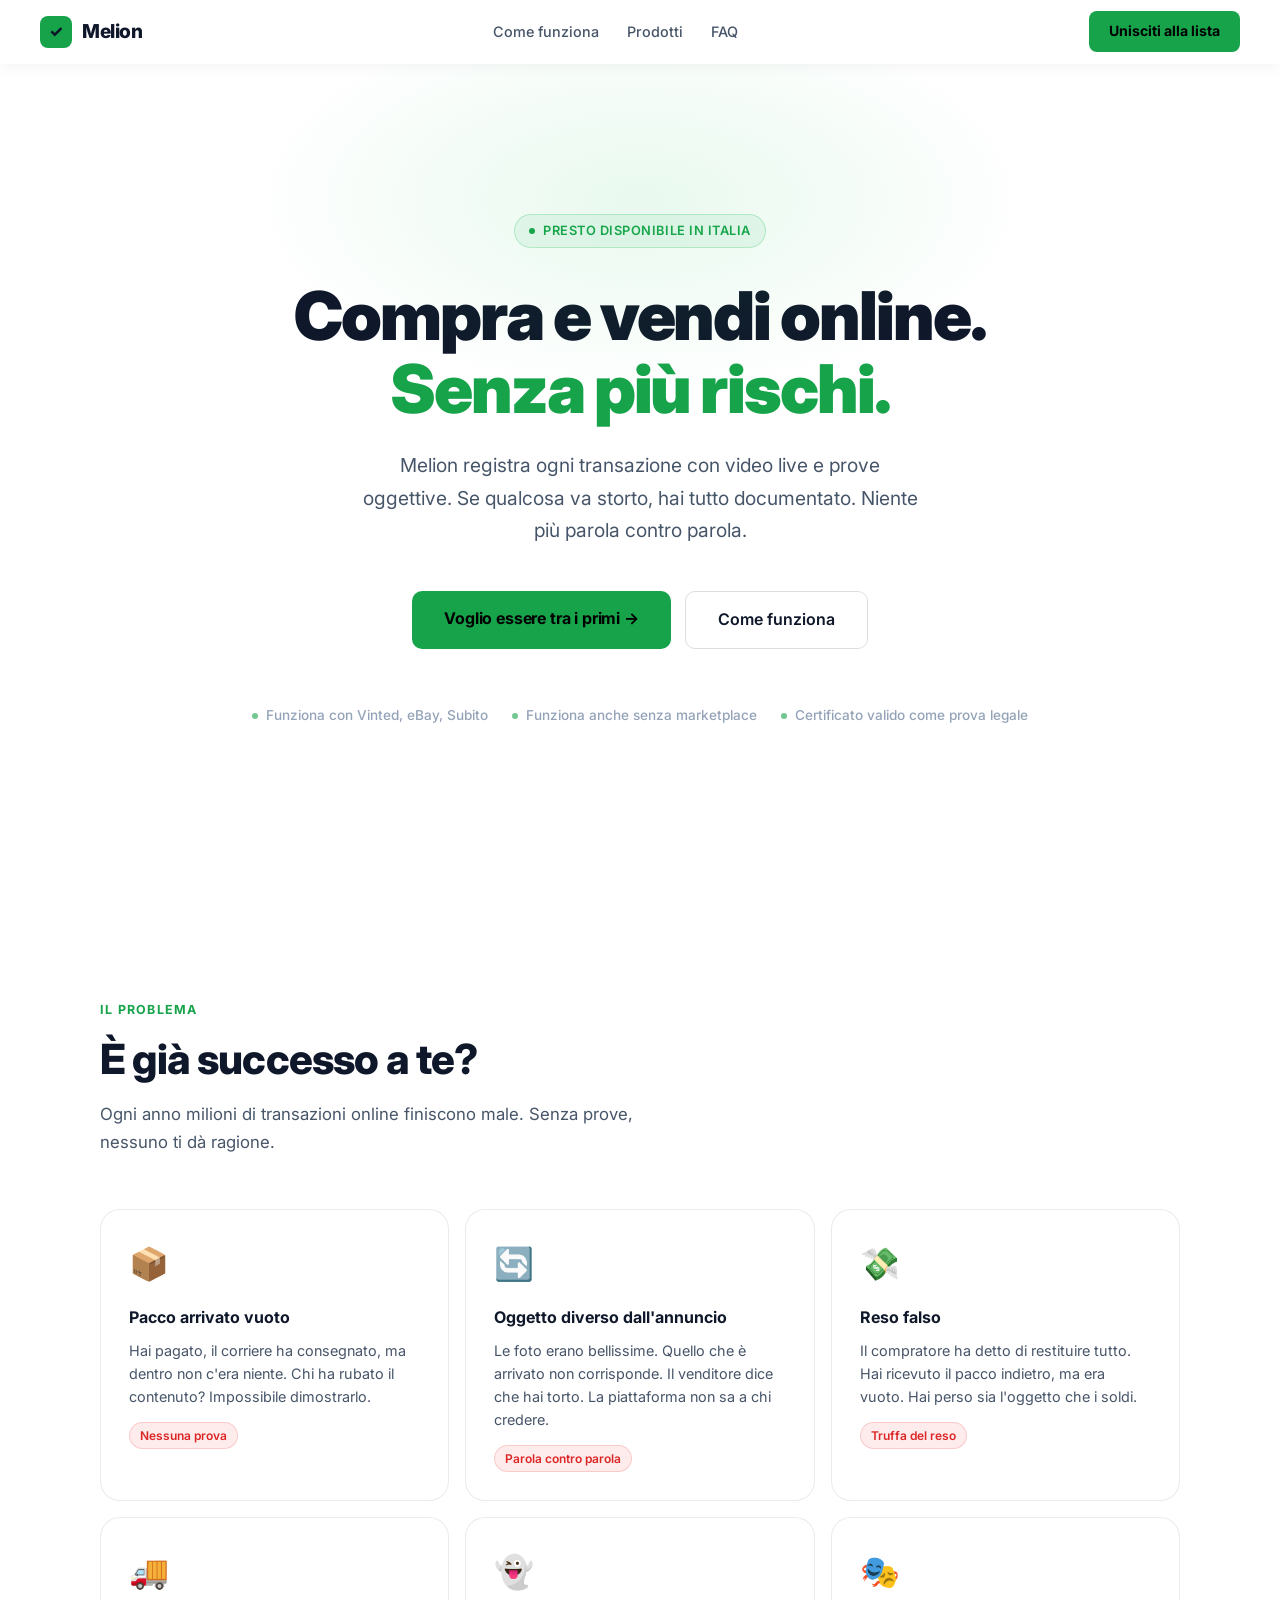
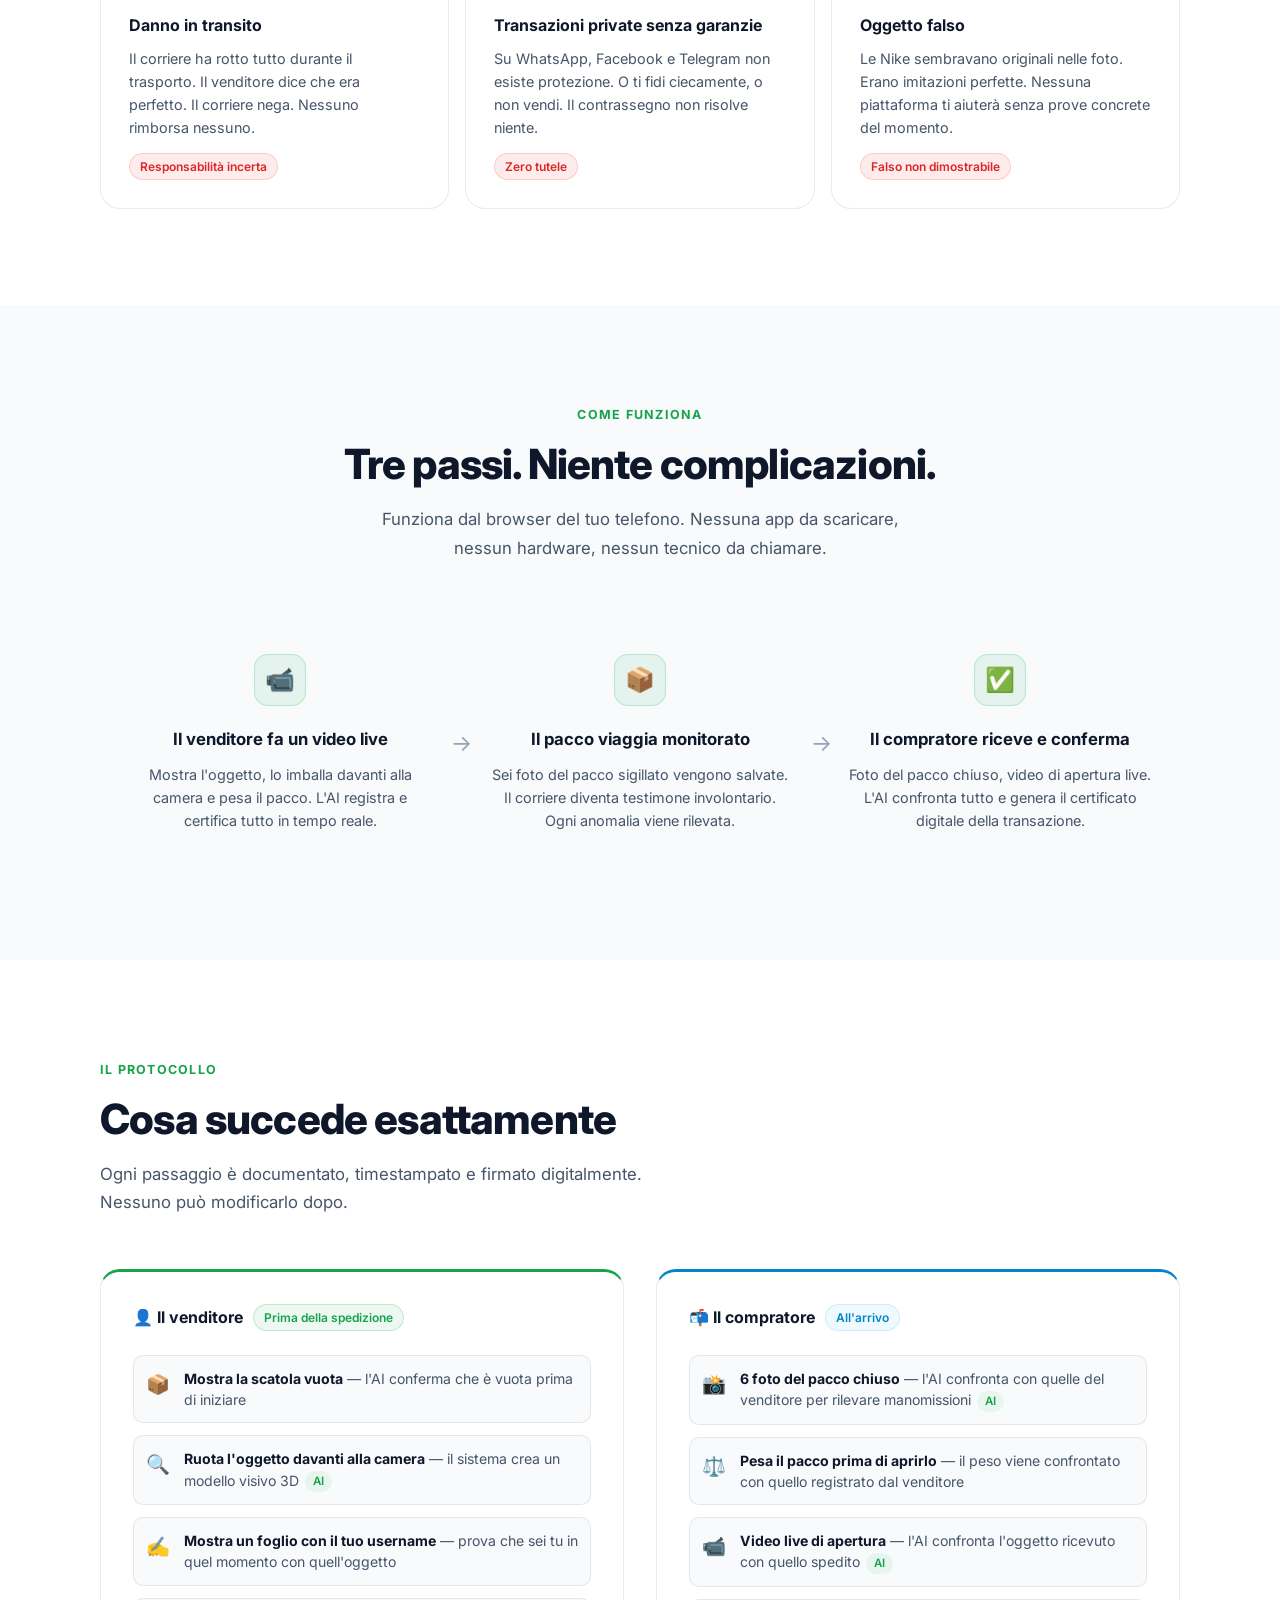
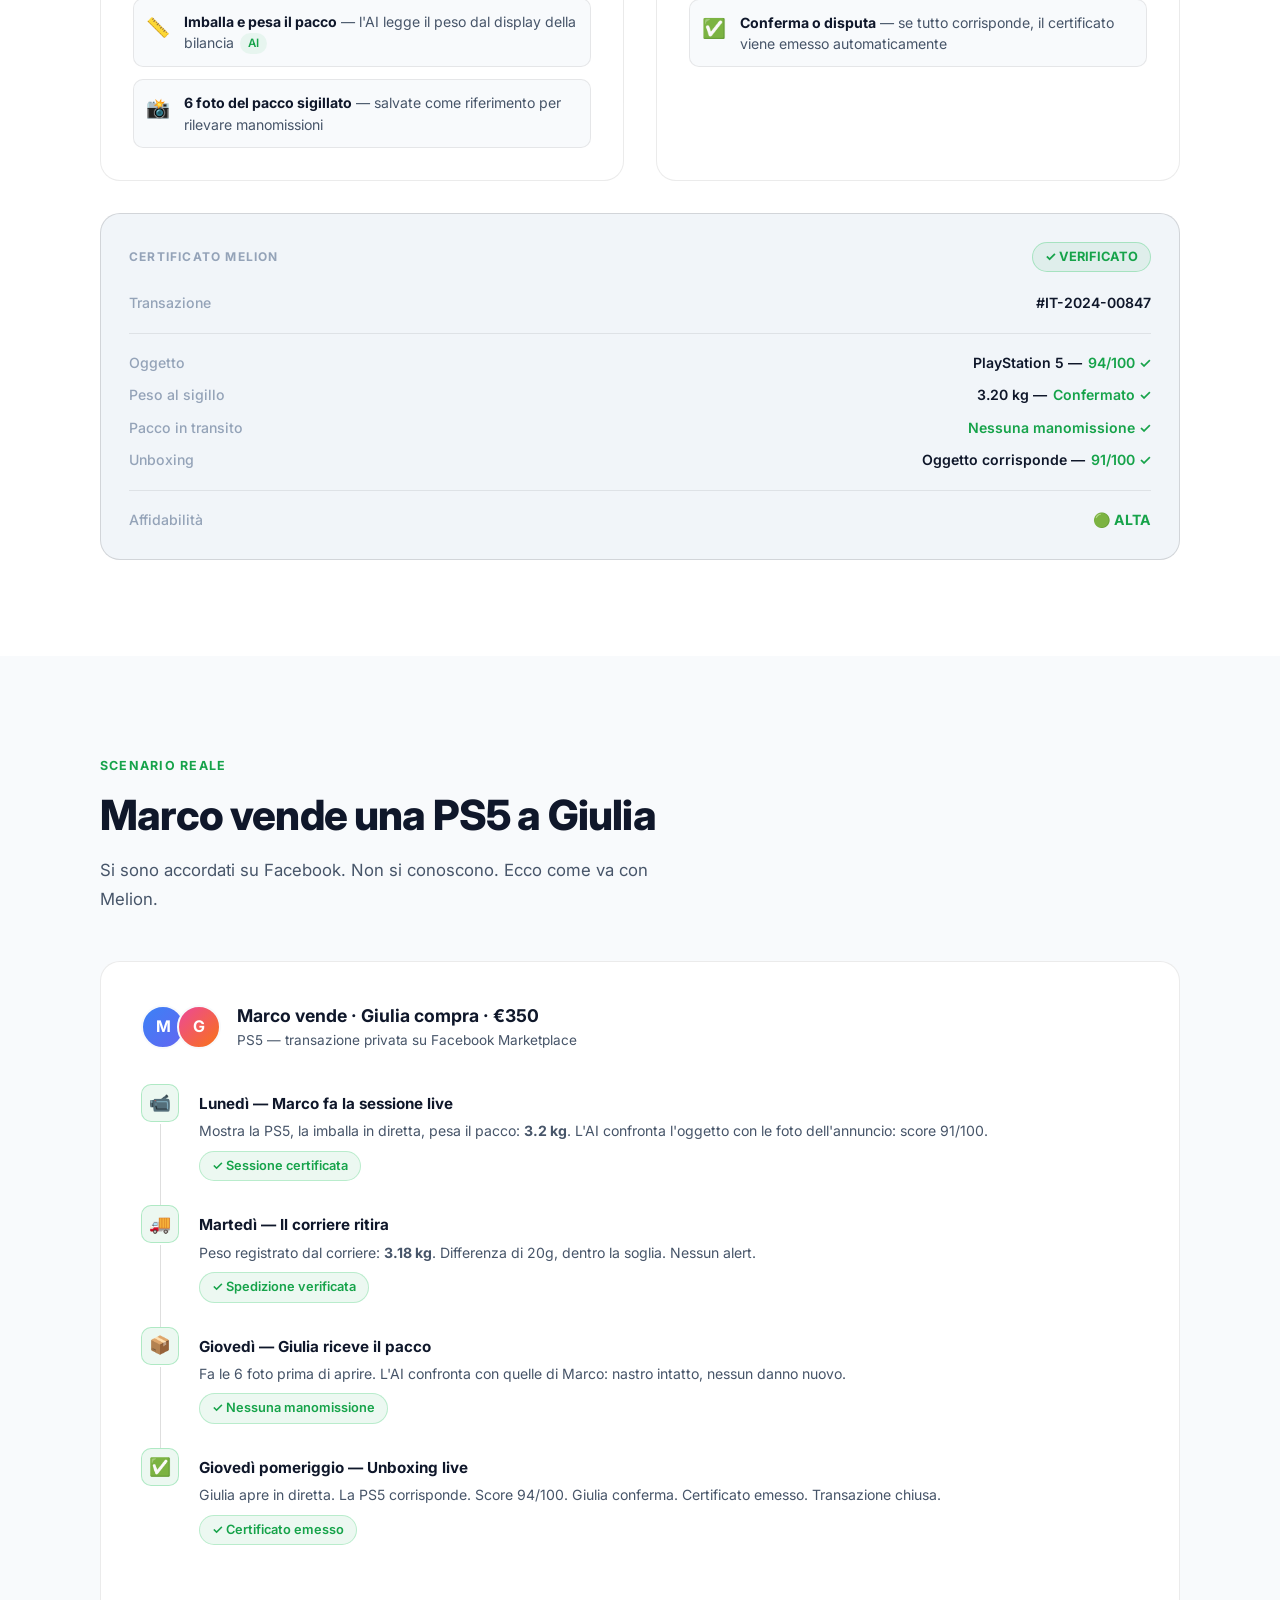
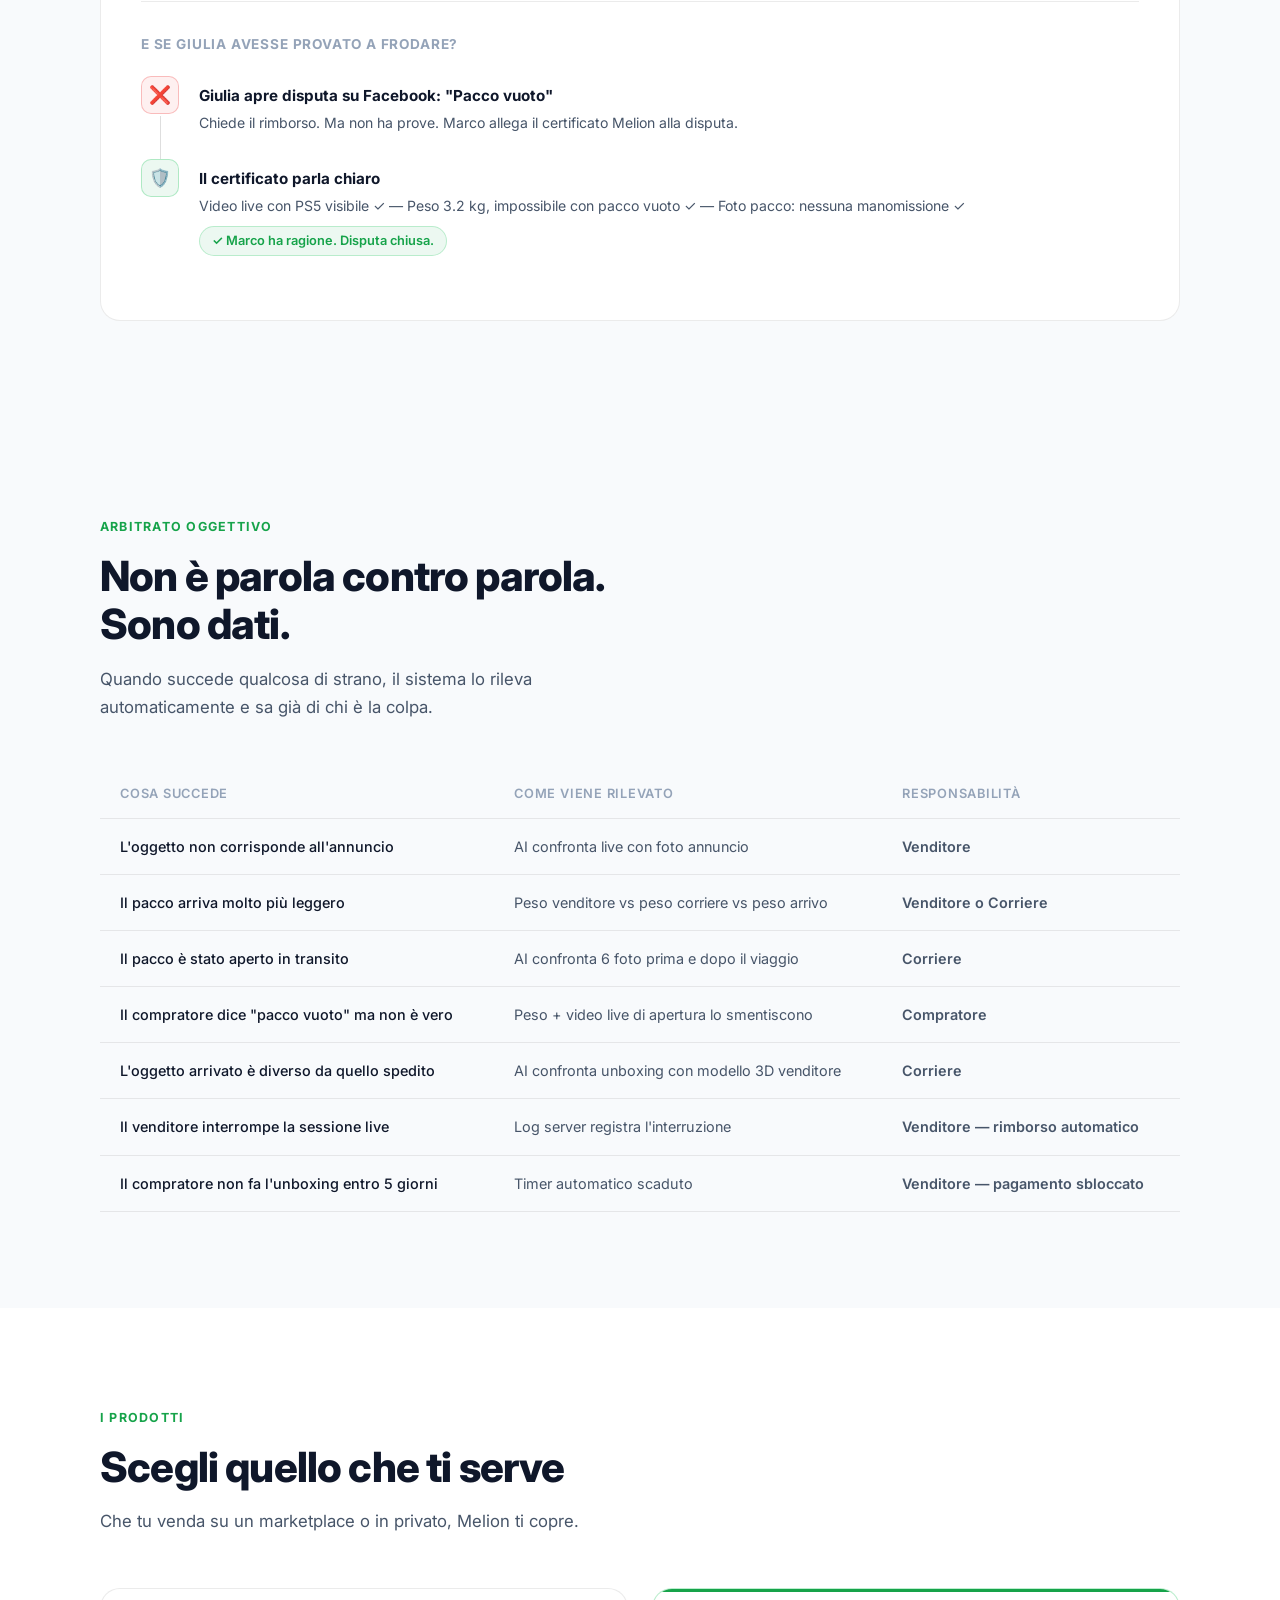
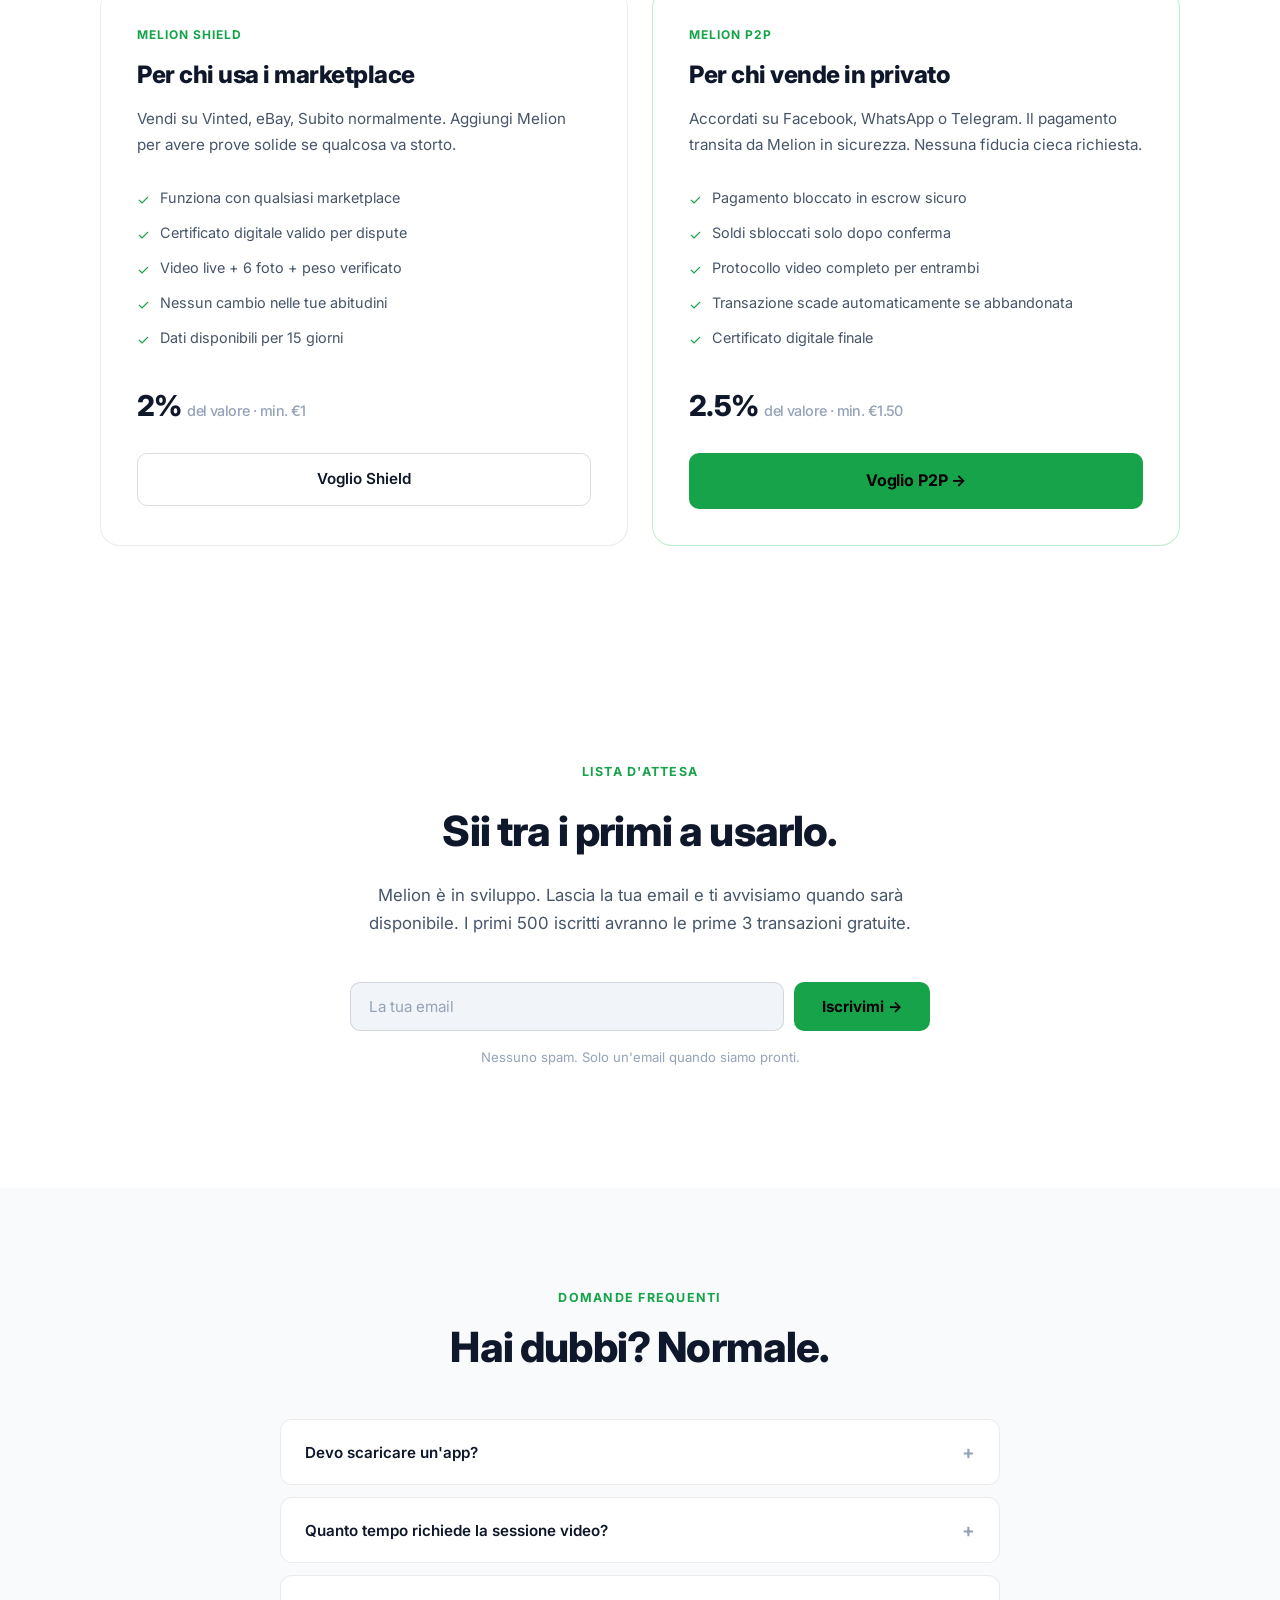
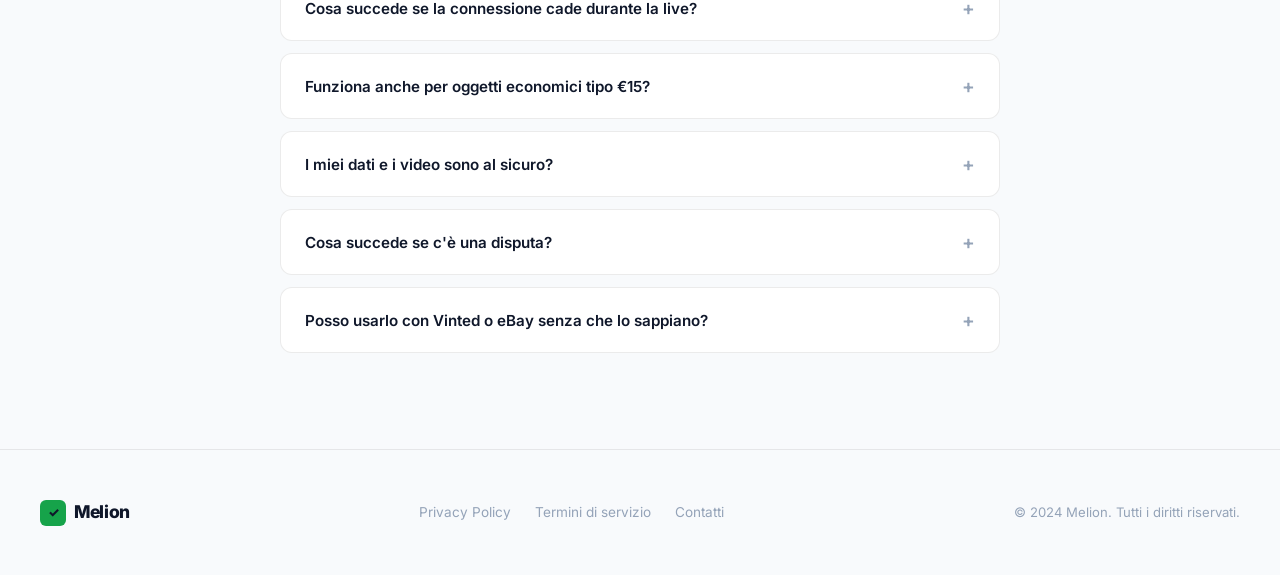
==== index.html @ d8567db4 "Add Melion dashboard, data and update landing page - Rename Verypack → Melion throughout - Add dashb" ====
<!DOCTYPE html>
<html lang="it">
<head>
<meta charset="UTF-8"/>
<meta name="viewport" content="width=device-width,initial-scale=1.0"/>
<title>Melion — Compra e vendi online senza rischi</title>
<meta name="description" content="Melion certifica ogni transazione con video live, prove oggettive e certificato digitale. Niente più truffe, niente più parola contro parola."/>
<link rel="preconnect" href="https://fonts.googleapis.com"/>
<link href="https://fonts.googleapis.com/css2?family=Inter:wght@300;400;500;600;700;800;900&display=swap" rel="stylesheet"/>
<style>
*,*::before,*::after{box-sizing:border-box;margin:0;padding:0}

:root{
  --bg:#ffffff;
  --bg2:#f8fafc;
  --surface:#f1f5f9;
  --card:#ffffff;
  --border:rgba(0,0,0,0.08);
  --border2:rgba(0,0,0,0.13);
  --green:#16a34a;
  --green-dim:#15803d;
  --green-glow:rgba(22,163,74,0.15);
  --green-soft:rgba(22,163,74,0.08);
  --yellow:#d97706;
  --yellow-glow:rgba(217,119,6,0.15);
  --red:#dc2626;
  --red-glow:rgba(220,38,38,0.10);
  --blue:#0284c7;
  --blue-glow:rgba(2,132,199,0.12);
  --text:#0f172a;
  --text2:#475569;
  --text3:#94a3b8;
  --radius:12px;
  --radius-lg:20px;
}

html{scroll-behavior:smooth;scroll-padding-top:68px}
body{font-family:'Inter',sans-serif;background:var(--bg);color:var(--text);overflow-x:hidden;line-height:1.6}
::selection{background:rgba(34,197,94,0.3)}
::-webkit-scrollbar{width:4px}
::-webkit-scrollbar-track{background:var(--bg)}
::-webkit-scrollbar-thumb{background:rgba(0,0,0,0.15);border-radius:4px}

/* ── NAV ── */
nav{
  position:fixed;top:0;left:0;right:0;z-index:200;
  height:64px;display:flex;align-items:center;justify-content:space-between;
  padding:0 40px;
  background:rgba(255,255,255,0.92);
  backdrop-filter:blur(16px);
  border-bottom:1px solid var(--border);
  box-shadow:0 1px 16px rgba(0,0,0,0.06);
}
.nav-logo{display:flex;align-items:center;gap:10px;font-weight:800;font-size:1.2rem;letter-spacing:-0.02em;color:var(--text);text-decoration:none}
.nav-logo-icon{width:32px;height:32px;background:var(--green);border-radius:8px;display:flex;align-items:center;justify-content:center;font-size:16px}
.nav-links{display:flex;align-items:center;gap:28px}
.nav-links a{color:var(--text2);text-decoration:none;font-size:.9rem;font-weight:500;transition:color .2s}
.nav-links a:hover{color:var(--text)}
.nav-cta{background:var(--green);color:#000;font-weight:700;font-size:.88rem;padding:9px 20px;border-radius:8px;text-decoration:none;transition:all .2s}
.nav-cta:hover{background:#16a34a;transform:translateY(-1px)}
@media(max-width:680px){.nav-links{display:none}.nav{padding:0 20px}}

/* ── HERO ── */
.hero{
  min-height:100vh;display:flex;flex-direction:column;align-items:center;justify-content:center;
  padding:120px 24px 80px;text-align:center;position:relative;overflow:hidden;
}
.hero::before{
  content:'';position:absolute;top:0;left:50%;transform:translateX(-50%);
  width:800px;height:400px;
  background:radial-gradient(ellipse at center,rgba(34,197,94,0.10) 0%,transparent 70%);
  pointer-events:none;
}
.hero-badge{
  display:inline-flex;align-items:center;gap:8px;
  background:var(--green-soft);border:1px solid rgba(34,197,94,0.25);
  color:var(--green);font-size:.8rem;font-weight:600;
  padding:6px 14px;border-radius:999px;margin-bottom:32px;letter-spacing:.04em;text-transform:uppercase;
}
.hero-badge span{width:6px;height:6px;background:var(--green);border-radius:50%;animation:pulse 2s infinite}
@keyframes pulse{0%,100%{opacity:1;transform:scale(1)}50%{opacity:.5;transform:scale(.8)}}
.hero h1{
  font-size:clamp(2.4rem,6vw,4.2rem);font-weight:900;line-height:1.08;
  letter-spacing:-0.03em;color:var(--text);max-width:800px;margin-bottom:24px;
}
.hero h1 .green{color:var(--green)}
.hero p{font-size:clamp(1rem,2vw,1.2rem);color:var(--text2);max-width:560px;margin-bottom:44px;line-height:1.7}
.hero-cta{display:flex;gap:14px;flex-wrap:wrap;justify-content:center}
.btn-primary{
  background:var(--green);color:#000;font-weight:700;font-size:1rem;
  padding:15px 32px;border-radius:10px;text-decoration:none;border:none;cursor:pointer;
  transition:all .2s;letter-spacing:-.01em;
}
.btn-primary:hover{background:#16a34a;transform:translateY(-2px);box-shadow:0 8px 30px rgba(34,197,94,0.3)}
.btn-secondary{
  background:transparent;color:var(--text);font-weight:600;font-size:1rem;
  padding:15px 32px;border-radius:10px;text-decoration:none;border:1px solid var(--border2);cursor:pointer;
  transition:all .2s;
}
.btn-secondary:hover{background:var(--surface);transform:translateY(-2px)}
.hero-proof{margin-top:56px;display:flex;align-items:center;gap:24px;flex-wrap:wrap;justify-content:center}
.hero-proof-item{display:flex;align-items:center;gap:8px;color:var(--text3);font-size:.85rem;font-weight:500}
.hero-proof-item .dot{width:6px;height:6px;background:var(--green);border-radius:50%;opacity:.6}

/* ── SECTION BASE ── */
section{padding:96px 24px}
.container{max-width:1080px;margin:0 auto}
.section-label{
  display:inline-block;color:var(--green);font-size:.78rem;font-weight:700;
  letter-spacing:.1em;text-transform:uppercase;margin-bottom:16px;
}
.section-title{font-size:clamp(1.8rem,4vw,2.6rem);font-weight:800;color:var(--text);line-height:1.15;letter-spacing:-.02em;margin-bottom:16px}
.section-sub{color:var(--text2);font-size:1.05rem;max-width:560px;line-height:1.7}

/* ── PROBLEMA ── */
.problema{background:var(--bg)}
.problema-grid{display:grid;grid-template-columns:repeat(auto-fit,minmax(260px,1fr));gap:16px;margin-top:52px}
.problema-card{
  background:var(--card);border:1px solid var(--border);border-radius:var(--radius-lg);
  padding:28px;transition:border-color .2s,transform .2s;
}
.problema-card:hover{border-color:rgba(239,68,68,0.3);transform:translateY(-2px)}
.problema-icon{font-size:2rem;margin-bottom:16px}
.problema-card h3{font-size:1rem;font-weight:700;color:var(--text);margin-bottom:8px}
.problema-card p{font-size:.9rem;color:var(--text2);line-height:1.6}
.problema-card .tag{
  display:inline-block;margin-top:14px;
  background:rgba(239,68,68,0.1);border:1px solid rgba(239,68,68,0.2);
  color:var(--red);font-size:.75rem;font-weight:600;padding:3px 10px;border-radius:999px;
}

/* ── COME FUNZIONA ── */
.come-funziona{background:var(--bg2)}
.steps{display:grid;grid-template-columns:repeat(auto-fit,minmax(220px,1fr));gap:0;margin-top:60px;position:relative}
.step{padding:32px 28px;position:relative;text-align:center}
.step:not(:last-child)::after{
  content:'→';position:absolute;right:-12px;top:50%;transform:translateY(-50%);
  font-size:1.4rem;color:var(--text3);
}
@media(max-width:700px){.step:not(:last-child)::after{content:'↓';right:50%;top:auto;bottom:-16px;transform:translateX(50%)}}
.step-num{
  width:52px;height:52px;border-radius:14px;
  background:var(--green-soft);border:1px solid rgba(34,197,94,0.25);
  display:flex;align-items:center;justify-content:center;
  font-size:1.5rem;margin:0 auto 20px;
}
.step h3{font-size:1.05rem;font-weight:700;color:var(--text);margin-bottom:10px}
.step p{font-size:.9rem;color:var(--text2);line-height:1.6}

/* ── IL PROTOCOLLO ── */
.protocollo{background:var(--bg)}
.proto-grid{display:grid;grid-template-columns:1fr 1fr;gap:32px;margin-top:52px}
@media(max-width:768px){.proto-grid{grid-template-columns:1fr}}
.proto-side{background:var(--card);border:1px solid var(--border);border-radius:var(--radius-lg);padding:32px;overflow:hidden;position:relative}
.proto-side.seller{border-top:3px solid var(--green)}
.proto-side.buyer{border-top:3px solid var(--blue)}
.proto-title{font-size:1rem;font-weight:700;color:var(--text);margin-bottom:24px;display:flex;align-items:center;gap:10px}
.proto-title .badge{
  font-size:.75rem;font-weight:600;padding:3px 10px;border-radius:999px;
}
.badge-green{background:var(--green-soft);color:var(--green);border:1px solid rgba(34,197,94,0.25)}
.badge-blue{background:rgba(56,189,248,0.08);color:var(--blue);border:1px solid rgba(56,189,248,0.2)}
.proto-steps{display:flex;flex-direction:column;gap:12px}
.proto-step{display:flex;align-items:flex-start;gap:14px;padding:12px;border-radius:10px;background:var(--bg2);border:1px solid var(--border)}
.proto-step-icon{font-size:1.2rem;flex-shrink:0;margin-top:1px}
.proto-step-text{font-size:.88rem;color:var(--text2);line-height:1.5}
.proto-step-text strong{color:var(--text);font-weight:700}
.proto-step .ai-badge{
  display:inline-flex;align-items:center;gap:4px;
  background:rgba(34,197,94,0.08);color:var(--green);
  font-size:.72rem;font-weight:600;padding:2px 8px;border-radius:999px;
  margin-left:6px;vertical-align:middle;
}

/* ── SCENARIO ── */
.scenario{background:var(--bg2)}
.scenario-box{
  background:var(--card);border:1px solid var(--border);border-radius:var(--radius-lg);
  padding:40px;margin-top:48px;
}
.scenario-header{display:flex;align-items:center;gap:16px;margin-bottom:32px;flex-wrap:wrap}
.scenario-avatars{display:flex;gap:-8px}
.avatar{
  width:44px;height:44px;border-radius:50%;
  display:flex;align-items:center;justify-content:center;
  font-weight:700;font-size:1rem;border:2px solid var(--bg2);
}
.avatar-m{background:linear-gradient(135deg,#3b82f6,#6366f1);color:#fff}
.avatar-g{background:linear-gradient(135deg,#ec4899,#f97316);color:#fff;margin-left:-8px}
.scenario-title{font-size:1.1rem;font-weight:700;color:var(--text)}
.scenario-sub{font-size:.85rem;color:var(--text2)}
.timeline{display:flex;flex-direction:column;gap:0}
.tl-item{display:flex;gap:20px;padding-bottom:24px;position:relative}
.tl-item:not(:last-child) .tl-line{position:absolute;left:19px;top:40px;bottom:0;width:1px;background:var(--border2)}
.tl-dot{
  width:38px;height:38px;border-radius:10px;flex-shrink:0;
  display:flex;align-items:center;justify-content:center;font-size:1.1rem;
  border:1px solid var(--border2);background:var(--surface);
  position:relative;z-index:1;
}
.tl-dot.ok{background:var(--green-soft);border-color:rgba(34,197,94,0.3)}
.tl-dot.warn{background:rgba(245,158,11,0.08);border-color:rgba(245,158,11,0.3)}
.tl-dot.bad{background:rgba(239,68,68,0.08);border-color:rgba(239,68,68,0.3)}
.tl-content{padding-top:8px}
.tl-content h4{font-size:.95rem;font-weight:700;color:var(--text);margin-bottom:4px}
.tl-content p{font-size:.88rem;color:var(--text2);line-height:1.6}
.tl-content .result{
  display:inline-flex;align-items:center;gap:6px;margin-top:8px;
  font-size:.8rem;font-weight:600;padding:4px 12px;border-radius:999px;
}
.result-ok{background:var(--green-soft);color:var(--green);border:1px solid rgba(34,197,94,0.25)}
.result-bad{background:rgba(239,68,68,0.08);color:var(--red);border:1px solid rgba(239,68,68,0.2)}

/* ── CERTIFICATO ── */
.certificato-preview{
  background:var(--surface);border:1px solid var(--border2);border-radius:var(--radius-lg);
  padding:28px;margin-top:28px;font-family:'Inter',monospace;
}
.cert-header{display:flex;align-items:center;justify-content:space-between;margin-bottom:20px;flex-wrap:gap}
.cert-title{font-size:.75rem;font-weight:700;letter-spacing:.1em;text-transform:uppercase;color:var(--text3)}
.cert-badge-ok{
  background:var(--green-soft);color:var(--green);border:1px solid rgba(34,197,94,0.3);
  font-size:.8rem;font-weight:700;padding:4px 12px;border-radius:999px;
}
.cert-rows{display:flex;flex-direction:column;gap:10px}
.cert-row{display:flex;align-items:center;justify-content:space-between;font-size:.88rem;flex-wrap:wrap;gap:4px}
.cert-row-label{color:var(--text3);font-weight:500}
.cert-row-val{color:var(--text);font-weight:600;display:flex;align-items:center;gap:6px}
.cert-row-val .ok{color:var(--green)}
.cert-divider{height:1px;background:var(--border);margin:8px 0}

/* ── DUE PRODOTTI ── */
.prodotti{background:var(--bg)}
.prodotti-grid{display:grid;grid-template-columns:1fr 1fr;gap:24px;margin-top:52px}
@media(max-width:720px){.prodotti-grid{grid-template-columns:1fr}}
.prodotto-card{
  background:var(--card);border:1px solid var(--border);border-radius:var(--radius-lg);
  padding:36px;transition:border-color .2s,transform .2s;position:relative;overflow:hidden;
}
.prodotto-card.featured{border-color:rgba(34,197,94,0.3)}
.prodotto-card.featured::before{
  content:'';position:absolute;top:0;left:0;right:0;height:3px;background:var(--green);
}
.prodotto-label{
  font-size:.75rem;font-weight:700;letter-spacing:.08em;text-transform:uppercase;
  color:var(--green);margin-bottom:12px;
}
.prodotto-name{font-size:1.5rem;font-weight:800;color:var(--text);margin-bottom:12px;letter-spacing:-.02em}
.prodotto-desc{font-size:.95rem;color:var(--text2);line-height:1.7;margin-bottom:28px}
.prodotto-features{display:flex;flex-direction:column;gap:10px;margin-bottom:32px}
.feature-item{display:flex;align-items:flex-start;gap:10px;font-size:.9rem;color:var(--text2)}
.feature-item .check{color:var(--green);font-size:.9rem;flex-shrink:0;margin-top:2px}
.prodotto-price{
  font-size:1.8rem;font-weight:800;color:var(--text);letter-spacing:-.02em;margin-bottom:4px;
}
.prodotto-price span{font-size:.9rem;font-weight:500;color:var(--text3)}
.prodotto-card .btn-primary{display:block;text-align:center;margin-top:24px}
.prodotto-card .btn-outline{
  display:block;text-align:center;margin-top:24px;
  background:transparent;color:var(--text);font-weight:600;font-size:.95rem;
  padding:13px 24px;border-radius:10px;text-decoration:none;border:1px solid var(--border2);
  transition:all .2s;
}
.prodotto-card .btn-outline:hover{background:var(--surface)}

/* ── ARBITRATO ── */
.arbitrato{background:var(--bg2)}
.arb-table{width:100%;border-collapse:collapse;margin-top:48px;font-size:.9rem}
.arb-table th{
  text-align:left;padding:14px 20px;color:var(--text3);font-weight:600;font-size:.8rem;
  letter-spacing:.06em;text-transform:uppercase;border-bottom:1px solid var(--border);
}
.arb-table td{padding:16px 20px;border-bottom:1px solid var(--border);color:var(--text2);vertical-align:top}
.arb-table tr:hover td{background:rgba(0,0,0,0.02)}
.arb-table td:first-child{color:var(--text);font-weight:500}
.arb-table td:last-child{font-weight:600}
.col-green{color:var(--green)}
.col-red{color:var(--red)}
.col-yellow{color:var(--yellow)}
.col-blue{color:var(--blue)}
@media(max-width:640px){
  .arb-table th:nth-child(2),.arb-table td:nth-child(2){display:none}
}

/* ── WAITLIST ── */
.waitlist{background:var(--bg);padding:120px 24px}
.waitlist-box{
  max-width:580px;margin:0 auto;text-align:center;
}
.waitlist-box h2{font-size:clamp(1.8rem,4vw,2.6rem);font-weight:800;color:var(--text);letter-spacing:-.02em;margin-bottom:16px}
.waitlist-box p{color:var(--text2);font-size:1.05rem;margin-bottom:44px;line-height:1.7}
.form-row{display:flex;gap:10px;flex-wrap:wrap;justify-content:center}
.form-input{
  flex:1;min-width:220px;background:var(--surface);border:1px solid var(--border2);
  color:var(--text);font-size:.95rem;padding:14px 18px;border-radius:10px;
  outline:none;transition:border-color .2s;font-family:'Inter',sans-serif;
}
.form-input::placeholder{color:var(--text3)}
.form-input:focus{border-color:rgba(34,197,94,0.5)}
.form-btn{
  background:var(--green);color:#000;font-weight:700;font-size:.95rem;
  padding:14px 28px;border-radius:10px;border:none;cursor:pointer;
  transition:all .2s;font-family:'Inter',sans-serif;white-space:nowrap;
}
.form-btn:hover{background:#16a34a;transform:translateY(-1px)}
.form-note{margin-top:16px;font-size:.82rem;color:var(--text3)}
.success-msg{
  display:none;background:var(--green-soft);border:1px solid rgba(34,197,94,0.3);
  color:var(--green);padding:16px 24px;border-radius:10px;font-weight:600;margin-top:20px;
}

/* ── FAQ ── */
.faq{background:var(--bg2)}
.faq-list{max-width:720px;margin:48px auto 0;display:flex;flex-direction:column;gap:12px}
.faq-item{background:var(--card);border:1px solid var(--border);border-radius:var(--radius);overflow:hidden}
.faq-q{
  width:100%;text-align:left;background:none;border:none;color:var(--text);
  font-size:.95rem;font-weight:600;padding:20px 24px;cursor:pointer;
  display:flex;align-items:center;justify-content:space-between;gap:16px;
  font-family:'Inter',sans-serif;transition:background .2s;
}
.faq-q:hover{background:rgba(0,0,0,0.02)}
.faq-icon{font-size:1.2rem;color:var(--text3);flex-shrink:0;transition:transform .25s}
.faq-item.open .faq-icon{transform:rotate(45deg)}
.faq-a{
  max-height:0;overflow:hidden;transition:max-height .3s ease,padding .3s;
  font-size:.9rem;color:var(--text2);line-height:1.7;padding:0 24px;
}
.faq-item.open .faq-a{max-height:300px;padding:0 24px 20px}

/* ── FOOTER ── */
footer{
  background:var(--bg2);border-top:1px solid var(--border);
  padding:48px 40px;display:flex;align-items:center;justify-content:space-between;
  flex-wrap:wrap;gap:20px;
}
.footer-logo{font-weight:800;font-size:1.1rem;color:var(--text);letter-spacing:-.02em;display:flex;align-items:center;gap:8px}
.footer-logo-icon{width:26px;height:26px;background:var(--green);border-radius:6px;display:flex;align-items:center;justify-content:center;font-size:13px}
.footer-links{display:flex;gap:24px;flex-wrap:wrap}
.footer-links a{color:var(--text3);font-size:.85rem;text-decoration:none;transition:color .2s}
.footer-links a:hover{color:var(--text2)}
.footer-copy{color:var(--text3);font-size:.82rem}

/* ── ANIMATIONS ── */
.fade-up{opacity:0;transform:translateY(24px);transition:opacity .6s ease,transform .6s ease}
.fade-up.visible{opacity:1;transform:translateY(0)}
</style>
</head>
<body>

<!-- NAV -->
<nav>
  <a href="#" class="nav-logo">
    <div class="nav-logo-icon">✓</div>
    Melion
  </a>
  <div class="nav-links">
    <a href="#come-funziona">Come funziona</a>
    <a href="#prodotti">Prodotti</a>
    <a href="#faq">FAQ</a>
  </div>
  <a href="#waitlist" class="nav-cta">Unisciti alla lista</a>
</nav>

<!-- HERO -->
<section class="hero">
  <div class="hero-badge"><span></span> Presto disponibile in Italia</div>
  <h1>Compra e vendi online.<br><span class="green">Senza più rischi.</span></h1>
  <p>Melion registra ogni transazione con video live e prove oggettive. Se qualcosa va storto, hai tutto documentato. Niente più parola contro parola.</p>
  <div class="hero-cta">
    <a href="#waitlist" class="btn-primary">Voglio essere tra i primi →</a>
    <a href="#come-funziona" class="btn-secondary">Come funziona</a>
  </div>
  <div class="hero-proof">
    <div class="hero-proof-item"><span class="dot"></span>Funziona con Vinted, eBay, Subito</div>
    <div class="hero-proof-item"><span class="dot"></span>Funziona anche senza marketplace</div>
    <div class="hero-proof-item"><span class="dot"></span>Certificato valido come prova legale</div>
  </div>
</section>

<!-- IL PROBLEMA -->
<section class="problema" id="problema">
  <div class="container">
    <div class="fade-up">
      <span class="section-label">Il problema</span>
      <h2 class="section-title">È già successo a te?</h2>
      <p class="section-sub">Ogni anno milioni di transazioni online finiscono male. Senza prove, nessuno ti dà ragione.</p>
    </div>
    <div class="problema-grid">
      <div class="problema-card fade-up">
        <div class="problema-icon">📦</div>
        <h3>Pacco arrivato vuoto</h3>
        <p>Hai pagato, il corriere ha consegnato, ma dentro non c'era niente. Chi ha rubato il contenuto? Impossibile dimostrarlo.</p>
        <span class="tag">Nessuna prova</span>
      </div>
      <div class="problema-card fade-up">
        <div class="problema-icon">🔄</div>
        <h3>Oggetto diverso dall'annuncio</h3>
        <p>Le foto erano bellissime. Quello che è arrivato non corrisponde. Il venditore dice che hai torto. La piattaforma non sa a chi credere.</p>
        <span class="tag">Parola contro parola</span>
      </div>
      <div class="problema-card fade-up">
        <div class="problema-icon">💸</div>
        <h3>Reso falso</h3>
        <p>Il compratore ha detto di restituire tutto. Hai ricevuto il pacco indietro, ma era vuoto. Hai perso sia l'oggetto che i soldi.</p>
        <span class="tag">Truffa del reso</span>
      </div>
      <div class="problema-card fade-up">
        <div class="problema-icon">🚚</div>
        <h3>Danno in transito</h3>
        <p>Il corriere ha rotto tutto durante il trasporto. Il venditore dice che era perfetto. Il corriere nega. Nessuno rimborsa nessuno.</p>
        <span class="tag">Responsabilità incerta</span>
      </div>
      <div class="problema-card fade-up">
        <div class="problema-icon">👻</div>
        <h3>Transazioni private senza garanzie</h3>
        <p>Su WhatsApp, Facebook e Telegram non esiste protezione. O ti fidi ciecamente, o non vendi. Il contrassegno non risolve niente.</p>
        <span class="tag">Zero tutele</span>
      </div>
      <div class="problema-card fade-up">
        <div class="problema-icon">🎭</div>
        <h3>Oggetto falso</h3>
        <p>Le Nike sembravano originali nelle foto. Erano imitazioni perfette. Nessuna piattaforma ti aiuterà senza prove concrete del momento.</p>
        <span class="tag">Falso non dimostrabile</span>
      </div>
    </div>
  </div>
</section>

<!-- COME FUNZIONA -->
<section class="come-funziona" id="come-funziona">
  <div class="container">
    <div class="fade-up" style="text-align:center">
      <span class="section-label">Come funziona</span>
      <h2 class="section-title">Tre passi. Niente complicazioni.</h2>
      <p class="section-sub" style="margin:0 auto">Funziona dal browser del tuo telefono. Nessuna app da scaricare, nessun hardware, nessun tecnico da chiamare.</p>
    </div>
    <div class="steps fade-up" style="margin-top:60px">
      <div class="step">
        <div class="step-num">📹</div>
        <h3>Il venditore fa un video live</h3>
        <p>Mostra l'oggetto, lo imballa davanti alla camera e pesa il pacco. L'AI registra e certifica tutto in tempo reale.</p>
      </div>
      <div class="step">
        <div class="step-num">📦</div>
        <h3>Il pacco viaggia monitorato</h3>
        <p>Sei foto del pacco sigillato vengono salvate. Il corriere diventa testimone involontario. Ogni anomalia viene rilevata.</p>
      </div>
      <div class="step">
        <div class="step-num">✅</div>
        <h3>Il compratore riceve e conferma</h3>
        <p>Foto del pacco chiuso, video di apertura live. L'AI confronta tutto e genera il certificato digitale della transazione.</p>
      </div>
    </div>
  </div>
</section>

<!-- IL PROTOCOLLO -->
<section class="protocollo" id="protocollo">
  <div class="container">
    <div class="fade-up">
      <span class="section-label">Il protocollo</span>
      <h2 class="section-title">Cosa succede esattamente</h2>
      <p class="section-sub">Ogni passaggio è documentato, timestampato e firmato digitalmente. Nessuno può modificarlo dopo.</p>
    </div>
    <div class="proto-grid fade-up">
      <div class="proto-side seller">
        <div class="proto-title">
          👤 Il venditore
          <span class="badge badge-green">Prima della spedizione</span>
        </div>
        <div class="proto-steps">
          <div class="proto-step">
            <div class="proto-step-icon">📦</div>
            <div class="proto-step-text"><strong>Mostra la scatola vuota</strong> — l'AI conferma che è vuota prima di iniziare</div>
          </div>
          <div class="proto-step">
            <div class="proto-step-icon">🔍</div>
            <div class="proto-step-text"><strong>Ruota l'oggetto davanti alla camera</strong> — il sistema crea un modello visivo 3D<span class="ai-badge">AI</span></div>
          </div>
          <div class="proto-step">
            <div class="proto-step-icon">✍️</div>
            <div class="proto-step-text"><strong>Mostra un foglio con il tuo username</strong> — prova che sei tu in quel momento con quell'oggetto</div>
          </div>
          <div class="proto-step">
            <div class="proto-step-icon">📏</div>
            <div class="proto-step-text"><strong>Imballa e pesa il pacco</strong> — l'AI legge il peso dal display della bilancia<span class="ai-badge">AI</span></div>
          </div>
          <div class="proto-step">
            <div class="proto-step-icon">📸</div>
            <div class="proto-step-text"><strong>6 foto del pacco sigillato</strong> — salvate come riferimento per rilevare manomissioni</div>
          </div>
        </div>
      </div>
      <div class="proto-side buyer">
        <div class="proto-title">
          📬 Il compratore
          <span class="badge badge-blue">All'arrivo</span>
        </div>
        <div class="proto-steps">
          <div class="proto-step">
            <div class="proto-step-icon">📸</div>
            <div class="proto-step-text"><strong>6 foto del pacco chiuso</strong> — l'AI confronta con quelle del venditore per rilevare manomissioni<span class="ai-badge">AI</span></div>
          </div>
          <div class="proto-step">
            <div class="proto-step-icon">⚖️</div>
            <div class="proto-step-text"><strong>Pesa il pacco prima di aprirlo</strong> — il peso viene confrontato con quello registrato dal venditore</div>
          </div>
          <div class="proto-step">
            <div class="proto-step-icon">📹</div>
            <div class="proto-step-text"><strong>Video live di apertura</strong> — l'AI confronta l'oggetto ricevuto con quello spedito<span class="ai-badge">AI</span></div>
          </div>
          <div class="proto-step">
            <div class="proto-step-icon">✅</div>
            <div class="proto-step-text"><strong>Conferma o disputa</strong> — se tutto corrisponde, il certificato viene emesso automaticamente</div>
          </div>
        </div>
      </div>
    </div>

    <!-- CERTIFICATO PREVIEW -->
    <div class="certificato-preview fade-up" style="margin-top:32px">
      <div class="cert-header" style="display:flex;align-items:center;justify-content:space-between;margin-bottom:20px">
        <span class="cert-title">Certificato Melion</span>
        <span class="cert-badge-ok">✓ VERIFICATO</span>
      </div>
      <div class="cert-rows">
        <div class="cert-row"><span class="cert-row-label">Transazione</span><span class="cert-row-val">#IT-2024-00847</span></div>
        <div class="cert-divider"></div>
        <div class="cert-row"><span class="cert-row-label">Oggetto</span><span class="cert-row-val">PlayStation 5 — <span class="ok">94/100 ✓</span></span></div>
        <div class="cert-row"><span class="cert-row-label">Peso al sigillo</span><span class="cert-row-val">3.20 kg — <span class="ok">Confermato ✓</span></span></div>
        <div class="cert-row"><span class="cert-row-label">Pacco in transito</span><span class="cert-row-val"><span class="ok">Nessuna manomissione ✓</span></span></div>
        <div class="cert-row"><span class="cert-row-label">Unboxing</span><span class="cert-row-val">Oggetto corrisponde — <span class="ok">91/100 ✓</span></span></div>
        <div class="cert-divider"></div>
        <div class="cert-row"><span class="cert-row-label">Affidabilità</span><span class="cert-row-val" style="color:var(--green);font-weight:700">🟢 ALTA</span></div>
      </div>
    </div>
  </div>
</section>

<!-- SCENARIO REALE -->
<section class="scenario" id="scenario">
  <div class="container">
    <div class="fade-up">
      <span class="section-label">Scenario reale</span>
      <h2 class="section-title">Marco vende una PS5 a Giulia</h2>
      <p class="section-sub">Si sono accordati su Facebook. Non si conoscono. Ecco come va con Melion.</p>
    </div>
    <div class="scenario-box fade-up">
      <div class="scenario-header">
        <div style="display:flex">
          <div class="avatar avatar-m">M</div>
          <div class="avatar avatar-g">G</div>
        </div>
        <div>
          <div class="scenario-title">Marco vende · Giulia compra · €350</div>
          <div class="scenario-sub">PS5 — transazione privata su Facebook Marketplace</div>
        </div>
      </div>
      <div class="timeline">
        <div class="tl-item">
          <div class="tl-line"></div>
          <div class="tl-dot ok">📹</div>
          <div class="tl-content">
            <h4>Lunedì — Marco fa la sessione live</h4>
            <p>Mostra la PS5, la imballa in diretta, pesa il pacco: <strong>3.2 kg</strong>. L'AI confronta l'oggetto con le foto dell'annuncio: score 91/100.</p>
            <span class="result result-ok">✓ Sessione certificata</span>
          </div>
        </div>
        <div class="tl-item">
          <div class="tl-line"></div>
          <div class="tl-dot ok">🚚</div>
          <div class="tl-content">
            <h4>Martedì — Il corriere ritira</h4>
            <p>Peso registrato dal corriere: <strong>3.18 kg</strong>. Differenza di 20g, dentro la soglia. Nessun alert.</p>
            <span class="result result-ok">✓ Spedizione verificata</span>
          </div>
        </div>
        <div class="tl-item">
          <div class="tl-line"></div>
          <div class="tl-dot ok">📦</div>
          <div class="tl-content">
            <h4>Giovedì — Giulia riceve il pacco</h4>
            <p>Fa le 6 foto prima di aprire. L'AI confronta con quelle di Marco: nastro intatto, nessun danno nuovo.</p>
            <span class="result result-ok">✓ Nessuna manomissione</span>
          </div>
        </div>
        <div class="tl-item">
          <div class="tl-dot ok">✅</div>
          <div class="tl-content">
            <h4>Giovedì pomeriggio — Unboxing live</h4>
            <p>Giulia apre in diretta. La PS5 corrisponde. Score 94/100. Giulia conferma. Certificato emesso. Transazione chiusa.</p>
            <span class="result result-ok">✓ Certificato emesso</span>
          </div>
        </div>
      </div>

      <!-- CASO FRODE -->
      <div style="margin-top:32px;padding-top:32px;border-top:1px solid var(--border)">
        <div style="font-size:.85rem;font-weight:700;color:var(--text3);letter-spacing:.06em;text-transform:uppercase;margin-bottom:20px">
          E se Giulia avesse provato a frodare?
        </div>
        <div class="timeline">
          <div class="tl-item">
            <div class="tl-line"></div>
            <div class="tl-dot bad">❌</div>
            <div class="tl-content">
              <h4>Giulia apre disputa su Facebook: "Pacco vuoto"</h4>
              <p>Chiede il rimborso. Ma non ha prove. Marco allega il certificato Melion alla disputa.</p>
            </div>
          </div>
          <div class="tl-item">
            <div class="tl-dot ok">🛡️</div>
            <div class="tl-content">
              <h4>Il certificato parla chiaro</h4>
              <p>Video live con PS5 visibile ✓ — Peso 3.2 kg, impossibile con pacco vuoto ✓ — Foto pacco: nessuna manomissione ✓</p>
              <span class="result result-ok">✓ Marco ha ragione. Disputa chiusa.</span>
            </div>
          </div>
        </div>
      </div>
    </div>
  </div>
</section>

<!-- CHI HA TORTO -->
<section class="arbitrato" id="arbitrato">
  <div class="container">
    <div class="fade-up">
      <span class="section-label">Arbitrato oggettivo</span>
      <h2 class="section-title">Non è parola contro parola.<br>Sono dati.</h2>
      <p class="section-sub">Quando succede qualcosa di strano, il sistema lo rileva automaticamente e sa già di chi è la colpa.</p>
    </div>
    <div class="fade-up" style="overflow-x:auto;margin-top:0">
      <table class="arb-table">
        <thead>
          <tr>
            <th>Cosa succede</th>
            <th>Come viene rilevato</th>
            <th>Responsabilità</th>
          </tr>
        </thead>
        <tbody>
          <tr>
            <td>L'oggetto non corrisponde all'annuncio</td>
            <td>AI confronta live con foto annuncio</td>
            <td class="col-red">Venditore</td>
          </tr>
          <tr>
            <td>Il pacco arriva molto più leggero</td>
            <td>Peso venditore vs peso corriere vs peso arrivo</td>
            <td class="col-yellow">Venditore o Corriere</td>
          </tr>
          <tr>
            <td>Il pacco è stato aperto in transito</td>
            <td>AI confronta 6 foto prima e dopo il viaggio</td>
            <td class="col-blue">Corriere</td>
          </tr>
          <tr>
            <td>Il compratore dice "pacco vuoto" ma non è vero</td>
            <td>Peso + video live di apertura lo smentiscono</td>
            <td class="col-red">Compratore</td>
          </tr>
          <tr>
            <td>L'oggetto arrivato è diverso da quello spedito</td>
            <td>AI confronta unboxing con modello 3D venditore</td>
            <td class="col-blue">Corriere</td>
          </tr>
          <tr>
            <td>Il venditore interrompe la sessione live</td>
            <td>Log server registra l'interruzione</td>
            <td class="col-red">Venditore — rimborso automatico</td>
          </tr>
          <tr>
            <td>Il compratore non fa l'unboxing entro 5 giorni</td>
            <td>Timer automatico scaduto</td>
            <td class="col-green">Venditore — pagamento sbloccato</td>
          </tr>
        </tbody>
      </table>
    </div>
  </div>
</section>

<!-- I DUE PRODOTTI -->
<section class="prodotti" id="prodotti">
  <div class="container">
    <div class="fade-up">
      <span class="section-label">I prodotti</span>
      <h2 class="section-title">Scegli quello che ti serve</h2>
      <p class="section-sub">Che tu venda su un marketplace o in privato, Melion ti copre.</p>
    </div>
    <div class="prodotti-grid fade-up">
      <div class="prodotto-card">
        <div class="prodotto-label">Melion Shield</div>
        <div class="prodotto-name">Per chi usa i marketplace</div>
        <div class="prodotto-desc">Vendi su Vinted, eBay, Subito normalmente. Aggiungi Melion per avere prove solide se qualcosa va storto.</div>
        <div class="prodotto-features">
          <div class="feature-item"><span class="check">✓</span>Funziona con qualsiasi marketplace</div>
          <div class="feature-item"><span class="check">✓</span>Certificato digitale valido per dispute</div>
          <div class="feature-item"><span class="check">✓</span>Video live + 6 foto + peso verificato</div>
          <div class="feature-item"><span class="check">✓</span>Nessun cambio nelle tue abitudini</div>
          <div class="feature-item"><span class="check">✓</span>Dati disponibili per 15 giorni</div>
        </div>
        <div class="prodotto-price">2% <span>del valore · min. €1</span></div>
        <a href="#waitlist" class="btn-outline">Voglio Shield</a>
      </div>
      <div class="prodotto-card featured">
        <div class="prodotto-label">Melion P2P</div>
        <div class="prodotto-name">Per chi vende in privato</div>
        <div class="prodotto-desc">Accordati su Facebook, WhatsApp o Telegram. Il pagamento transita da Melion in sicurezza. Nessuna fiducia cieca richiesta.</div>
        <div class="prodotto-features">
          <div class="feature-item"><span class="check">✓</span>Pagamento bloccato in escrow sicuro</div>
          <div class="feature-item"><span class="check">✓</span>Soldi sbloccati solo dopo conferma</div>
          <div class="feature-item"><span class="check">✓</span>Protocollo video completo per entrambi</div>
          <div class="feature-item"><span class="check">✓</span>Transazione scade automaticamente se abbandonata</div>
          <div class="feature-item"><span class="check">✓</span>Certificato digitale finale</div>
        </div>
        <div class="prodotto-price">2.5% <span>del valore · min. €1.50</span></div>
        <a href="#waitlist" class="btn-primary">Voglio P2P →</a>
      </div>
    </div>
  </div>
</section>

<!-- WAITLIST -->
<section class="waitlist" id="waitlist">
  <div class="waitlist-box fade-up">
    <span class="section-label" style="display:block;margin-bottom:16px">Lista d'attesa</span>
    <h2>Sii tra i primi a usarlo.</h2>
    <p>Melion è in sviluppo. Lascia la tua email e ti avvisiamo quando sarà disponibile. I primi 500 iscritti avranno le prime 3 transazioni gratuite.</p>
    <form id="waitlistForm" onsubmit="submitForm(event)">
      <div class="form-row">
        <input type="email" class="form-input" placeholder="La tua email" required id="emailInput"/>
        <button type="submit" class="form-btn">Iscrivimi →</button>
      </div>
      <div class="form-note">Nessuno spam. Solo un'email quando siamo pronti.</div>
      <div class="success-msg" id="successMsg">🎉 Perfetto! Ti avvisiamo appena Melion è disponibile.</div>
    </form>
  </div>
</section>

<!-- FAQ -->
<section class="faq" id="faq">
  <div class="container">
    <div class="fade-up" style="text-align:center">
      <span class="section-label">Domande frequenti</span>
      <h2 class="section-title">Hai dubbi? Normale.</h2>
    </div>
    <div class="faq-list fade-up">
      <div class="faq-item">
        <button class="faq-q" onclick="toggleFaq(this)">
          Devo scaricare un'app?
          <span class="faq-icon">+</span>
        </button>
        <div class="faq-a">No. Melion funziona direttamente dal browser del tuo telefono o computer. Nessuna app da installare, nessun account complicato.</div>
      </div>
      <div class="faq-item">
        <button class="faq-q" onclick="toggleFaq(this)">
          Quanto tempo richiede la sessione video?
          <span class="faq-icon">+</span>
        </button>
        <div class="faq-a">La sessione del venditore dura circa 8 minuti. Quella del compratore circa 4 minuti. In totale meno di 15 minuti per avere una transazione completamente certificata.</div>
      </div>
      <div class="faq-item">
        <button class="faq-q" onclick="toggleFaq(this)">
          Cosa succede se la connessione cade durante la live?
          <span class="faq-icon">+</span>
        </button>
        <div class="faq-a">La sessione viene annullata e bisogna ricominciare da zero. È una scelta precisa: un'interruzione potrebbe essere un tentativo di manipolazione. Questo tutela entrambe le parti.</div>
      </div>
      <div class="faq-item">
        <button class="faq-q" onclick="toggleFaq(this)">
          Funziona anche per oggetti economici tipo €15?
          <span class="faq-icon">+</span>
        </button>
        <div class="faq-a">Tecnicamente sì, ma non ha molto senso economico. Melion è pensato per transazioni dove il rischio di frode supera il costo della fee — in genere da €80-100 in su. Per oggetti di valore basso, la piattaforma di per sé già offre protezioni sufficienti.</div>
      </div>
      <div class="faq-item">
        <button class="faq-q" onclick="toggleFaq(this)">
          I miei dati e i video sono al sicuro?
          <span class="faq-icon">+</span>
        </button>
        <div class="faq-a">I video e le foto vengono conservati per 15 giorni dalla data di transazione, poi eliminati automaticamente salvo disputa aperta. Tutti i dati sono cifrati e non vengono mai condivisi con terze parti senza consenso esplicito.</div>
      </div>
      <div class="faq-item">
        <button class="faq-q" onclick="toggleFaq(this)">
          Cosa succede se c'è una disputa?
          <span class="faq-icon">+</span>
        </button>
        <div class="faq-a">Il sistema analizza automaticamente i dati oggettivi: pesi, score AI, confronto foto, log delle sessioni. Nel 90% dei casi la responsabilità è chiara dai dati. Per i casi ambigui, un team di revisione esamina le prove entro 48 ore.</div>
      </div>
      <div class="faq-item">
        <button class="faq-q" onclick="toggleFaq(this)">
          Posso usarlo con Vinted o eBay senza che lo sappiano?
          <span class="faq-icon">+</span>
        </button>
        <div class="faq-a">Sì. Melion è un servizio aggiuntivo che usi parallelamente alla piattaforma che preferisci. Non modifica il processo di acquisto sui marketplace, lo integra con uno strato di certificazione esterno che puoi allegare come prova in caso di disputa.</div>
      </div>
    </div>
  </div>
</section>

<!-- FOOTER -->
<footer>
  <div class="footer-logo">
    <div class="footer-logo-icon">✓</div>
    Melion
  </div>
  <div class="footer-links">
    <a href="#">Privacy Policy</a>
    <a href="#">Termini di servizio</a>
    <a href="#">Contatti</a>
  </div>
  <div class="footer-copy">© 2024 Melion. Tutti i diritti riservati.</div>
</footer>

<script>
// Fade-up on scroll
const fadeEls = document.querySelectorAll('.fade-up');
const observer = new IntersectionObserver((entries) => {
  entries.forEach(e => {
    if (e.isIntersecting) {
      e.target.classList.add('visible');
      observer.unobserve(e.target);
    }
  });
}, { threshold: 0.1, rootMargin: '0px 0px -40px 0px' });
fadeEls.forEach(el => observer.observe(el));

// Hero visible immediately
document.querySelector('.hero').querySelectorAll('.fade-up').forEach(el => {
  el.classList.add('visible');
});

// FAQ toggle
function toggleFaq(btn) {
  const item = btn.closest('.faq-item');
  const isOpen = item.classList.contains('open');
  document.querySelectorAll('.faq-item.open').forEach(el => el.classList.remove('open'));
  if (!isOpen) item.classList.add('open');
}

// Waitlist form
function submitForm(e) {
  e.preventDefault();
  const email = document.getElementById('emailInput').value;
  if (!email) return;
  document.getElementById('successMsg').style.display = 'block';
  document.getElementById('emailInput').value = '';
  document.getElementById('emailInput').disabled = true;
  document.querySelector('.form-btn').disabled = true;
  document.querySelector('.form-btn').textContent = '✓ Iscritto';
}

// Smooth nav background
window.addEventListener('scroll', () => {
  const nav = document.querySelector('nav');
  nav.style.borderBottomColor = window.scrollY > 20
    ? 'rgba(255,255,255,0.08)'
    : 'rgba(255,255,255,0.04)';
});
</script>
</body>
</html>
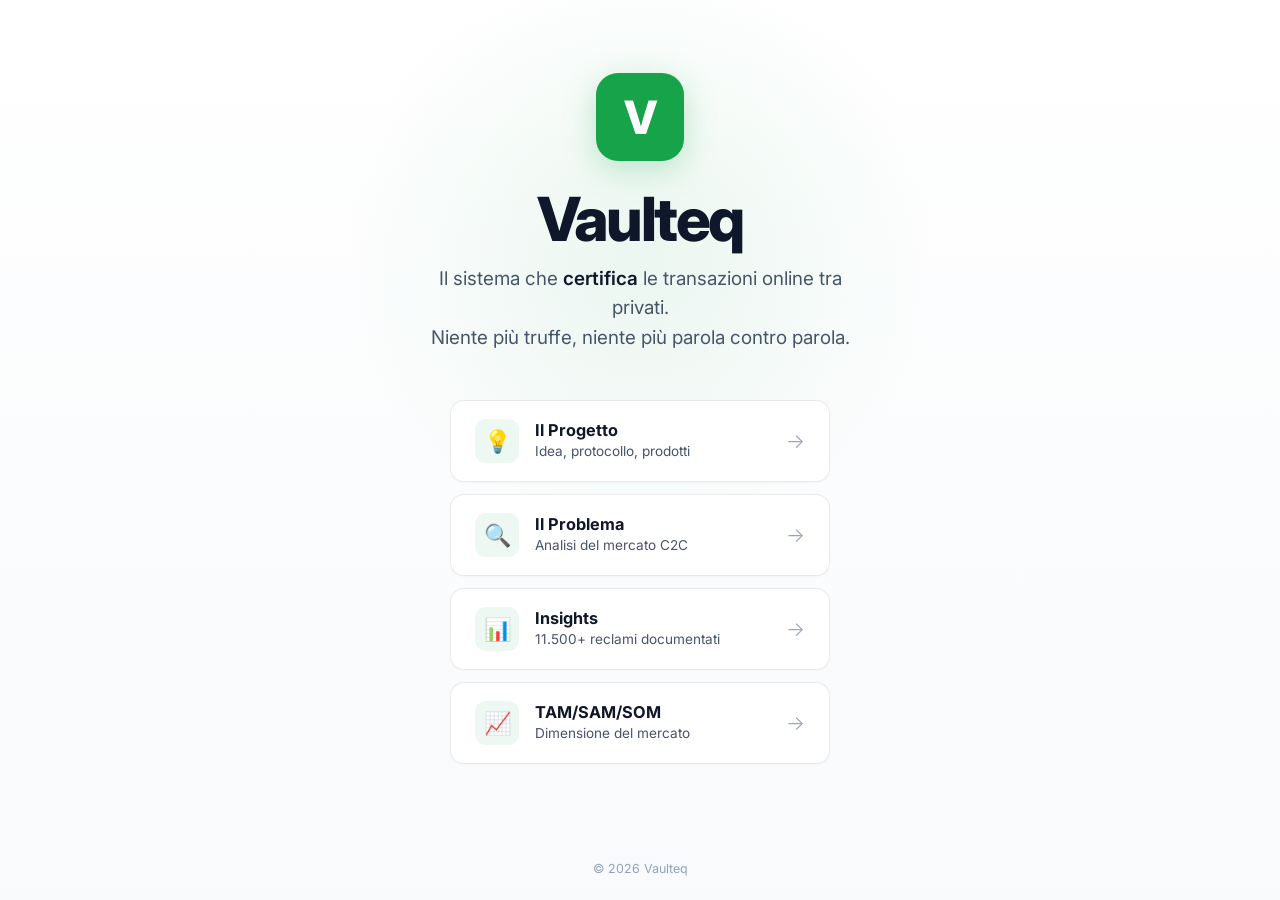
==== commit 9bfac749: "Add TAM/SAM/SOM page + market dossier + content overhaul Pages: - Rename dashboard.html → insights.h" ====
--- a/index.html
+++ b/index.html
@@ -3,863 +3,199 @@
 <head>
 <meta charset="UTF-8"/>
 <meta name="viewport" content="width=device-width,initial-scale=1.0"/>
-<title>Melion — Compra e vendi online senza rischi</title>
-<meta name="description" content="Melion certifica ogni transazione con video live, prove oggettive e certificato digitale. Niente più truffe, niente più parola contro parola."/>
+<title>Vaulteq</title>
+<meta name="description" content="Compra e vendi online senza rischi. Vaulteq certifica ogni transazione con video live, prove oggettive e certificato digitale."/>
 <link rel="preconnect" href="https://fonts.googleapis.com"/>
-<link href="https://fonts.googleapis.com/css2?family=Inter:wght@300;400;500;600;700;800;900&display=swap" rel="stylesheet"/>
+<link href="https://fonts.googleapis.com/css2?family=Inter:wght@400;500;600;700;800;900&display=swap" rel="stylesheet"/>
 <style>
 *,*::before,*::after{box-sizing:border-box;margin:0;padding:0}
 
 :root{
   --bg:#ffffff;
   --bg2:#f8fafc;
-  --surface:#f1f5f9;
-  --card:#ffffff;
-  --border:rgba(0,0,0,0.08);
-  --border2:rgba(0,0,0,0.13);
   --green:#16a34a;
   --green-dim:#15803d;
-  --green-glow:rgba(22,163,74,0.15);
   --green-soft:rgba(22,163,74,0.08);
-  --yellow:#d97706;
-  --yellow-glow:rgba(217,119,6,0.15);
-  --red:#dc2626;
-  --red-glow:rgba(220,38,38,0.10);
-  --blue:#0284c7;
-  --blue-glow:rgba(2,132,199,0.12);
   --text:#0f172a;
   --text2:#475569;
   --text3:#94a3b8;
-  --radius:12px;
-  --radius-lg:20px;
-}
-
-html{scroll-behavior:smooth;scroll-padding-top:68px}
-body{font-family:'Inter',sans-serif;background:var(--bg);color:var(--text);overflow-x:hidden;line-height:1.6}
-::selection{background:rgba(34,197,94,0.3)}
-::-webkit-scrollbar{width:4px}
-::-webkit-scrollbar-track{background:var(--bg)}
-::-webkit-scrollbar-thumb{background:rgba(0,0,0,0.15);border-radius:4px}
-
-/* ── NAV ── */
-nav{
-  position:fixed;top:0;left:0;right:0;z-index:200;
-  height:64px;display:flex;align-items:center;justify-content:space-between;
-  padding:0 40px;
-  background:rgba(255,255,255,0.92);
-  backdrop-filter:blur(16px);
-  border-bottom:1px solid var(--border);
-  box-shadow:0 1px 16px rgba(0,0,0,0.06);
-}
-.nav-logo{display:flex;align-items:center;gap:10px;font-weight:800;font-size:1.2rem;letter-spacing:-0.02em;color:var(--text);text-decoration:none}
-.nav-logo-icon{width:32px;height:32px;background:var(--green);border-radius:8px;display:flex;align-items:center;justify-content:center;font-size:16px}
-.nav-links{display:flex;align-items:center;gap:28px}
-.nav-links a{color:var(--text2);text-decoration:none;font-size:.9rem;font-weight:500;transition:color .2s}
-.nav-links a:hover{color:var(--text)}
-.nav-cta{background:var(--green);color:#000;font-weight:700;font-size:.88rem;padding:9px 20px;border-radius:8px;text-decoration:none;transition:all .2s}
-.nav-cta:hover{background:#16a34a;transform:translateY(-1px)}
-@media(max-width:680px){.nav-links{display:none}.nav{padding:0 20px}}
-
-/* ── HERO ── */
-.hero{
-  min-height:100vh;display:flex;flex-direction:column;align-items:center;justify-content:center;
-  padding:120px 24px 80px;text-align:center;position:relative;overflow:hidden;
-}
-.hero::before{
-  content:'';position:absolute;top:0;left:50%;transform:translateX(-50%);
-  width:800px;height:400px;
-  background:radial-gradient(ellipse at center,rgba(34,197,94,0.10) 0%,transparent 70%);
-  pointer-events:none;
-}
-.hero-badge{
-  display:inline-flex;align-items:center;gap:8px;
-  background:var(--green-soft);border:1px solid rgba(34,197,94,0.25);
-  color:var(--green);font-size:.8rem;font-weight:600;
-  padding:6px 14px;border-radius:999px;margin-bottom:32px;letter-spacing:.04em;text-transform:uppercase;
-}
-.hero-badge span{width:6px;height:6px;background:var(--green);border-radius:50%;animation:pulse 2s infinite}
-@keyframes pulse{0%,100%{opacity:1;transform:scale(1)}50%{opacity:.5;transform:scale(.8)}}
-.hero h1{
-  font-size:clamp(2.4rem,6vw,4.2rem);font-weight:900;line-height:1.08;
-  letter-spacing:-0.03em;color:var(--text);max-width:800px;margin-bottom:24px;
-}
-.hero h1 .green{color:var(--green)}
-.hero p{font-size:clamp(1rem,2vw,1.2rem);color:var(--text2);max-width:560px;margin-bottom:44px;line-height:1.7}
-.hero-cta{display:flex;gap:14px;flex-wrap:wrap;justify-content:center}
-.btn-primary{
-  background:var(--green);color:#000;font-weight:700;font-size:1rem;
-  padding:15px 32px;border-radius:10px;text-decoration:none;border:none;cursor:pointer;
-  transition:all .2s;letter-spacing:-.01em;
-}
-.btn-primary:hover{background:#16a34a;transform:translateY(-2px);box-shadow:0 8px 30px rgba(34,197,94,0.3)}
-.btn-secondary{
-  background:transparent;color:var(--text);font-weight:600;font-size:1rem;
-  padding:15px 32px;border-radius:10px;text-decoration:none;border:1px solid var(--border2);cursor:pointer;
+  --border:rgba(0,0,0,0.08);
+}
+
+html,body{height:100%}
+body{
+  font-family:'Inter',sans-serif;
+  background:linear-gradient(180deg,#ffffff 0%,#f8fafc 100%);
+  color:var(--text);
+  -webkit-font-smoothing:antialiased;
+  display:flex;flex-direction:column;
+  min-height:100vh;
+}
+
+main{
+  flex:1;
+  display:flex;flex-direction:column;
+  align-items:center;justify-content:center;
+  padding:60px 24px;
+  position:relative;
+  overflow:hidden;
+}
+
+main::before{
+  content:'';position:absolute;top:30%;left:50%;transform:translate(-50%,-50%);
+  width:700px;height:700px;
+  background:radial-gradient(circle at center,rgba(22,163,74,0.08) 0%,transparent 60%);
+  pointer-events:none;z-index:0;
+}
+
+.hub{
+  position:relative;z-index:1;
+  text-align:center;
+  max-width:520px;width:100%;
+}
+
+.logo{
+  width:88px;height:88px;
+  background:var(--green);border-radius:22px;
+  display:flex;align-items:center;justify-content:center;
+  font-size:46px;font-weight:800;color:white;
+  margin:0 auto 28px;
+  box-shadow:0 8px 32px rgba(22,163,74,0.25);
+  letter-spacing:-0.04em;
+}
+
+.brand{
+  font-size:clamp(2.6rem,7vw,3.8rem);
+  font-weight:800;letter-spacing:-0.04em;
+  margin-bottom:14px;line-height:1;
+}
+
+.tagline{
+  font-size:clamp(1rem,2vw,1.18rem);
+  color:var(--text2);font-weight:400;
+  max-width:420px;margin:0 auto 48px;line-height:1.55;
+}
+
+.tagline strong{color:var(--text);font-weight:600}
+
+.buttons{
+  display:flex;flex-direction:column;gap:12px;
+  max-width:380px;margin:0 auto;
+}
+
+.btn{
+  display:flex;align-items:center;justify-content:space-between;
+  padding:18px 24px;
+  background:white;
+  border:1px solid var(--border);
+  border-radius:14px;
+  text-decoration:none;
+  color:var(--text);
+  font-weight:600;font-size:1rem;
   transition:all .2s;
-}
-.btn-secondary:hover{background:var(--surface);transform:translateY(-2px)}
-.hero-proof{margin-top:56px;display:flex;align-items:center;gap:24px;flex-wrap:wrap;justify-content:center}
-.hero-proof-item{display:flex;align-items:center;gap:8px;color:var(--text3);font-size:.85rem;font-weight:500}
-.hero-proof-item .dot{width:6px;height:6px;background:var(--green);border-radius:50%;opacity:.6}
-
-/* ── SECTION BASE ── */
-section{padding:96px 24px}
-.container{max-width:1080px;margin:0 auto}
-.section-label{
-  display:inline-block;color:var(--green);font-size:.78rem;font-weight:700;
-  letter-spacing:.1em;text-transform:uppercase;margin-bottom:16px;
-}
-.section-title{font-size:clamp(1.8rem,4vw,2.6rem);font-weight:800;color:var(--text);line-height:1.15;letter-spacing:-.02em;margin-bottom:16px}
-.section-sub{color:var(--text2);font-size:1.05rem;max-width:560px;line-height:1.7}
-
-/* ── PROBLEMA ── */
-.problema{background:var(--bg)}
-.problema-grid{display:grid;grid-template-columns:repeat(auto-fit,minmax(260px,1fr));gap:16px;margin-top:52px}
-.problema-card{
-  background:var(--card);border:1px solid var(--border);border-radius:var(--radius-lg);
-  padding:28px;transition:border-color .2s,transform .2s;
-}
-.problema-card:hover{border-color:rgba(239,68,68,0.3);transform:translateY(-2px)}
-.problema-icon{font-size:2rem;margin-bottom:16px}
-.problema-card h3{font-size:1rem;font-weight:700;color:var(--text);margin-bottom:8px}
-.problema-card p{font-size:.9rem;color:var(--text2);line-height:1.6}
-.problema-card .tag{
-  display:inline-block;margin-top:14px;
-  background:rgba(239,68,68,0.1);border:1px solid rgba(239,68,68,0.2);
-  color:var(--red);font-size:.75rem;font-weight:600;padding:3px 10px;border-radius:999px;
-}
-
-/* ── COME FUNZIONA ── */
-.come-funziona{background:var(--bg2)}
-.steps{display:grid;grid-template-columns:repeat(auto-fit,minmax(220px,1fr));gap:0;margin-top:60px;position:relative}
-.step{padding:32px 28px;position:relative;text-align:center}
-.step:not(:last-child)::after{
-  content:'→';position:absolute;right:-12px;top:50%;transform:translateY(-50%);
-  font-size:1.4rem;color:var(--text3);
-}
-@media(max-width:700px){.step:not(:last-child)::after{content:'↓';right:50%;top:auto;bottom:-16px;transform:translateX(50%)}}
-.step-num{
-  width:52px;height:52px;border-radius:14px;
-  background:var(--green-soft);border:1px solid rgba(34,197,94,0.25);
+  text-align:left;
+  box-shadow:0 1px 3px rgba(0,0,0,0.03);
+}
+
+.btn:hover{
+  border-color:var(--green);
+  background:white;
+  transform:translateY(-2px);
+  box-shadow:0 8px 24px rgba(22,163,74,0.12);
+}
+
+.btn-icon{
+  width:44px;height:44px;
+  background:var(--green-soft);
+  border-radius:11px;
   display:flex;align-items:center;justify-content:center;
-  font-size:1.5rem;margin:0 auto 20px;
-}
-.step h3{font-size:1.05rem;font-weight:700;color:var(--text);margin-bottom:10px}
-.step p{font-size:.9rem;color:var(--text2);line-height:1.6}
-
-/* ── IL PROTOCOLLO ── */
-.protocollo{background:var(--bg)}
-.proto-grid{display:grid;grid-template-columns:1fr 1fr;gap:32px;margin-top:52px}
-@media(max-width:768px){.proto-grid{grid-template-columns:1fr}}
-.proto-side{background:var(--card);border:1px solid var(--border);border-radius:var(--radius-lg);padding:32px;overflow:hidden;position:relative}
-.proto-side.seller{border-top:3px solid var(--green)}
-.proto-side.buyer{border-top:3px solid var(--blue)}
-.proto-title{font-size:1rem;font-weight:700;color:var(--text);margin-bottom:24px;display:flex;align-items:center;gap:10px}
-.proto-title .badge{
-  font-size:.75rem;font-weight:600;padding:3px 10px;border-radius:999px;
-}
-.badge-green{background:var(--green-soft);color:var(--green);border:1px solid rgba(34,197,94,0.25)}
-.badge-blue{background:rgba(56,189,248,0.08);color:var(--blue);border:1px solid rgba(56,189,248,0.2)}
-.proto-steps{display:flex;flex-direction:column;gap:12px}
-.proto-step{display:flex;align-items:flex-start;gap:14px;padding:12px;border-radius:10px;background:var(--bg2);border:1px solid var(--border)}
-.proto-step-icon{font-size:1.2rem;flex-shrink:0;margin-top:1px}
-.proto-step-text{font-size:.88rem;color:var(--text2);line-height:1.5}
-.proto-step-text strong{color:var(--text);font-weight:700}
-.proto-step .ai-badge{
-  display:inline-flex;align-items:center;gap:4px;
-  background:rgba(34,197,94,0.08);color:var(--green);
-  font-size:.72rem;font-weight:600;padding:2px 8px;border-radius:999px;
-  margin-left:6px;vertical-align:middle;
-}
-
-/* ── SCENARIO ── */
-.scenario{background:var(--bg2)}
-.scenario-box{
-  background:var(--card);border:1px solid var(--border);border-radius:var(--radius-lg);
-  padding:40px;margin-top:48px;
-}
-.scenario-header{display:flex;align-items:center;gap:16px;margin-bottom:32px;flex-wrap:wrap}
-.scenario-avatars{display:flex;gap:-8px}
-.avatar{
-  width:44px;height:44px;border-radius:50%;
-  display:flex;align-items:center;justify-content:center;
-  font-weight:700;font-size:1rem;border:2px solid var(--bg2);
-}
-.avatar-m{background:linear-gradient(135deg,#3b82f6,#6366f1);color:#fff}
-.avatar-g{background:linear-gradient(135deg,#ec4899,#f97316);color:#fff;margin-left:-8px}
-.scenario-title{font-size:1.1rem;font-weight:700;color:var(--text)}
-.scenario-sub{font-size:.85rem;color:var(--text2)}
-.timeline{display:flex;flex-direction:column;gap:0}
-.tl-item{display:flex;gap:20px;padding-bottom:24px;position:relative}
-.tl-item:not(:last-child) .tl-line{position:absolute;left:19px;top:40px;bottom:0;width:1px;background:var(--border2)}
-.tl-dot{
-  width:38px;height:38px;border-radius:10px;flex-shrink:0;
-  display:flex;align-items:center;justify-content:center;font-size:1.1rem;
-  border:1px solid var(--border2);background:var(--surface);
+  font-size:22px;
+  flex-shrink:0;
+  margin-right:16px;
+  transition:all .2s;
+}
+
+.btn:hover .btn-icon{
+  background:var(--green);
+}
+
+.btn-content{flex:1}
+.btn-title{display:block;font-weight:700;font-size:1.02rem;margin-bottom:2px}
+.btn-desc{display:block;font-size:.85rem;color:var(--text2);font-weight:400;line-height:1.4}
+
+.btn-arrow{
+  color:var(--text3);font-size:20px;font-weight:300;
+  flex-shrink:0;margin-left:12px;
+  transition:all .2s;
+}
+
+.btn:hover .btn-arrow{color:var(--green);transform:translateX(4px)}
+
+footer{
+  text-align:center;padding:24px;
+  font-size:.78rem;color:var(--text3);
   position:relative;z-index:1;
 }
-.tl-dot.ok{background:var(--green-soft);border-color:rgba(34,197,94,0.3)}
-.tl-dot.warn{background:rgba(245,158,11,0.08);border-color:rgba(245,158,11,0.3)}
-.tl-dot.bad{background:rgba(239,68,68,0.08);border-color:rgba(239,68,68,0.3)}
-.tl-content{padding-top:8px}
-.tl-content h4{font-size:.95rem;font-weight:700;color:var(--text);margin-bottom:4px}
-.tl-content p{font-size:.88rem;color:var(--text2);line-height:1.6}
-.tl-content .result{
-  display:inline-flex;align-items:center;gap:6px;margin-top:8px;
-  font-size:.8rem;font-weight:600;padding:4px 12px;border-radius:999px;
-}
-.result-ok{background:var(--green-soft);color:var(--green);border:1px solid rgba(34,197,94,0.25)}
-.result-bad{background:rgba(239,68,68,0.08);color:var(--red);border:1px solid rgba(239,68,68,0.2)}
-
-/* ── CERTIFICATO ── */
-.certificato-preview{
-  background:var(--surface);border:1px solid var(--border2);border-radius:var(--radius-lg);
-  padding:28px;margin-top:28px;font-family:'Inter',monospace;
-}
-.cert-header{display:flex;align-items:center;justify-content:space-between;margin-bottom:20px;flex-wrap:gap}
-.cert-title{font-size:.75rem;font-weight:700;letter-spacing:.1em;text-transform:uppercase;color:var(--text3)}
-.cert-badge-ok{
-  background:var(--green-soft);color:var(--green);border:1px solid rgba(34,197,94,0.3);
-  font-size:.8rem;font-weight:700;padding:4px 12px;border-radius:999px;
-}
-.cert-rows{display:flex;flex-direction:column;gap:10px}
-.cert-row{display:flex;align-items:center;justify-content:space-between;font-size:.88rem;flex-wrap:wrap;gap:4px}
-.cert-row-label{color:var(--text3);font-weight:500}
-.cert-row-val{color:var(--text);font-weight:600;display:flex;align-items:center;gap:6px}
-.cert-row-val .ok{color:var(--green)}
-.cert-divider{height:1px;background:var(--border);margin:8px 0}
-
-/* ── DUE PRODOTTI ── */
-.prodotti{background:var(--bg)}
-.prodotti-grid{display:grid;grid-template-columns:1fr 1fr;gap:24px;margin-top:52px}
-@media(max-width:720px){.prodotti-grid{grid-template-columns:1fr}}
-.prodotto-card{
-  background:var(--card);border:1px solid var(--border);border-radius:var(--radius-lg);
-  padding:36px;transition:border-color .2s,transform .2s;position:relative;overflow:hidden;
-}
-.prodotto-card.featured{border-color:rgba(34,197,94,0.3)}
-.prodotto-card.featured::before{
-  content:'';position:absolute;top:0;left:0;right:0;height:3px;background:var(--green);
-}
-.prodotto-label{
-  font-size:.75rem;font-weight:700;letter-spacing:.08em;text-transform:uppercase;
-  color:var(--green);margin-bottom:12px;
-}
-.prodotto-name{font-size:1.5rem;font-weight:800;color:var(--text);margin-bottom:12px;letter-spacing:-.02em}
-.prodotto-desc{font-size:.95rem;color:var(--text2);line-height:1.7;margin-bottom:28px}
-.prodotto-features{display:flex;flex-direction:column;gap:10px;margin-bottom:32px}
-.feature-item{display:flex;align-items:flex-start;gap:10px;font-size:.9rem;color:var(--text2)}
-.feature-item .check{color:var(--green);font-size:.9rem;flex-shrink:0;margin-top:2px}
-.prodotto-price{
-  font-size:1.8rem;font-weight:800;color:var(--text);letter-spacing:-.02em;margin-bottom:4px;
-}
-.prodotto-price span{font-size:.9rem;font-weight:500;color:var(--text3)}
-.prodotto-card .btn-primary{display:block;text-align:center;margin-top:24px}
-.prodotto-card .btn-outline{
-  display:block;text-align:center;margin-top:24px;
-  background:transparent;color:var(--text);font-weight:600;font-size:.95rem;
-  padding:13px 24px;border-radius:10px;text-decoration:none;border:1px solid var(--border2);
-  transition:all .2s;
-}
-.prodotto-card .btn-outline:hover{background:var(--surface)}
-
-/* ── ARBITRATO ── */
-.arbitrato{background:var(--bg2)}
-.arb-table{width:100%;border-collapse:collapse;margin-top:48px;font-size:.9rem}
-.arb-table th{
-  text-align:left;padding:14px 20px;color:var(--text3);font-weight:600;font-size:.8rem;
-  letter-spacing:.06em;text-transform:uppercase;border-bottom:1px solid var(--border);
-}
-.arb-table td{padding:16px 20px;border-bottom:1px solid var(--border);color:var(--text2);vertical-align:top}
-.arb-table tr:hover td{background:rgba(0,0,0,0.02)}
-.arb-table td:first-child{color:var(--text);font-weight:500}
-.arb-table td:last-child{font-weight:600}
-.col-green{color:var(--green)}
-.col-red{color:var(--red)}
-.col-yellow{color:var(--yellow)}
-.col-blue{color:var(--blue)}
-@media(max-width:640px){
-  .arb-table th:nth-child(2),.arb-table td:nth-child(2){display:none}
-}
-
-/* ── WAITLIST ── */
-.waitlist{background:var(--bg);padding:120px 24px}
-.waitlist-box{
-  max-width:580px;margin:0 auto;text-align:center;
-}
-.waitlist-box h2{font-size:clamp(1.8rem,4vw,2.6rem);font-weight:800;color:var(--text);letter-spacing:-.02em;margin-bottom:16px}
-.waitlist-box p{color:var(--text2);font-size:1.05rem;margin-bottom:44px;line-height:1.7}
-.form-row{display:flex;gap:10px;flex-wrap:wrap;justify-content:center}
-.form-input{
-  flex:1;min-width:220px;background:var(--surface);border:1px solid var(--border2);
-  color:var(--text);font-size:.95rem;padding:14px 18px;border-radius:10px;
-  outline:none;transition:border-color .2s;font-family:'Inter',sans-serif;
-}
-.form-input::placeholder{color:var(--text3)}
-.form-input:focus{border-color:rgba(34,197,94,0.5)}
-.form-btn{
-  background:var(--green);color:#000;font-weight:700;font-size:.95rem;
-  padding:14px 28px;border-radius:10px;border:none;cursor:pointer;
-  transition:all .2s;font-family:'Inter',sans-serif;white-space:nowrap;
-}
-.form-btn:hover{background:#16a34a;transform:translateY(-1px)}
-.form-note{margin-top:16px;font-size:.82rem;color:var(--text3)}
-.success-msg{
-  display:none;background:var(--green-soft);border:1px solid rgba(34,197,94,0.3);
-  color:var(--green);padding:16px 24px;border-radius:10px;font-weight:600;margin-top:20px;
-}
-
-/* ── FAQ ── */
-.faq{background:var(--bg2)}
-.faq-list{max-width:720px;margin:48px auto 0;display:flex;flex-direction:column;gap:12px}
-.faq-item{background:var(--card);border:1px solid var(--border);border-radius:var(--radius);overflow:hidden}
-.faq-q{
-  width:100%;text-align:left;background:none;border:none;color:var(--text);
-  font-size:.95rem;font-weight:600;padding:20px 24px;cursor:pointer;
-  display:flex;align-items:center;justify-content:space-between;gap:16px;
-  font-family:'Inter',sans-serif;transition:background .2s;
-}
-.faq-q:hover{background:rgba(0,0,0,0.02)}
-.faq-icon{font-size:1.2rem;color:var(--text3);flex-shrink:0;transition:transform .25s}
-.faq-item.open .faq-icon{transform:rotate(45deg)}
-.faq-a{
-  max-height:0;overflow:hidden;transition:max-height .3s ease,padding .3s;
-  font-size:.9rem;color:var(--text2);line-height:1.7;padding:0 24px;
-}
-.faq-item.open .faq-a{max-height:300px;padding:0 24px 20px}
-
-/* ── FOOTER ── */
-footer{
-  background:var(--bg2);border-top:1px solid var(--border);
-  padding:48px 40px;display:flex;align-items:center;justify-content:space-between;
-  flex-wrap:wrap;gap:20px;
-}
-.footer-logo{font-weight:800;font-size:1.1rem;color:var(--text);letter-spacing:-.02em;display:flex;align-items:center;gap:8px}
-.footer-logo-icon{width:26px;height:26px;background:var(--green);border-radius:6px;display:flex;align-items:center;justify-content:center;font-size:13px}
-.footer-links{display:flex;gap:24px;flex-wrap:wrap}
-.footer-links a{color:var(--text3);font-size:.85rem;text-decoration:none;transition:color .2s}
-.footer-links a:hover{color:var(--text2)}
-.footer-copy{color:var(--text3);font-size:.82rem}
-
-/* ── ANIMATIONS ── */
-.fade-up{opacity:0;transform:translateY(24px);transition:opacity .6s ease,transform .6s ease}
-.fade-up.visible{opacity:1;transform:translateY(0)}
+
+@media(max-width:520px){
+  .logo{width:72px;height:72px;font-size:38px;border-radius:18px}
+  .btn{padding:16px 18px}
+  .btn-icon{width:38px;height:38px;font-size:19px}
+}
 </style>
 </head>
 <body>
 
-<!-- NAV -->
-<nav>
-  <a href="#" class="nav-logo">
-    <div class="nav-logo-icon">✓</div>
-    Melion
-  </a>
-  <div class="nav-links">
-    <a href="#come-funziona">Come funziona</a>
-    <a href="#prodotti">Prodotti</a>
-    <a href="#faq">FAQ</a>
-  </div>
-  <a href="#waitlist" class="nav-cta">Unisciti alla lista</a>
-</nav>
-
-<!-- HERO -->
-<section class="hero">
-  <div class="hero-badge"><span></span> Presto disponibile in Italia</div>
-  <h1>Compra e vendi online.<br><span class="green">Senza più rischi.</span></h1>
-  <p>Melion registra ogni transazione con video live e prove oggettive. Se qualcosa va storto, hai tutto documentato. Niente più parola contro parola.</p>
-  <div class="hero-cta">
-    <a href="#waitlist" class="btn-primary">Voglio essere tra i primi →</a>
-    <a href="#come-funziona" class="btn-secondary">Come funziona</a>
-  </div>
-  <div class="hero-proof">
-    <div class="hero-proof-item"><span class="dot"></span>Funziona con Vinted, eBay, Subito</div>
-    <div class="hero-proof-item"><span class="dot"></span>Funziona anche senza marketplace</div>
-    <div class="hero-proof-item"><span class="dot"></span>Certificato valido come prova legale</div>
-  </div>
-</section>
-
-<!-- IL PROBLEMA -->
-<section class="problema" id="problema">
-  <div class="container">
-    <div class="fade-up">
-      <span class="section-label">Il problema</span>
-      <h2 class="section-title">È già successo a te?</h2>
-      <p class="section-sub">Ogni anno milioni di transazioni online finiscono male. Senza prove, nessuno ti dà ragione.</p>
-    </div>
-    <div class="problema-grid">
-      <div class="problema-card fade-up">
-        <div class="problema-icon">📦</div>
-        <h3>Pacco arrivato vuoto</h3>
-        <p>Hai pagato, il corriere ha consegnato, ma dentro non c'era niente. Chi ha rubato il contenuto? Impossibile dimostrarlo.</p>
-        <span class="tag">Nessuna prova</span>
-      </div>
-      <div class="problema-card fade-up">
-        <div class="problema-icon">🔄</div>
-        <h3>Oggetto diverso dall'annuncio</h3>
-        <p>Le foto erano bellissime. Quello che è arrivato non corrisponde. Il venditore dice che hai torto. La piattaforma non sa a chi credere.</p>
-        <span class="tag">Parola contro parola</span>
-      </div>
-      <div class="problema-card fade-up">
-        <div class="problema-icon">💸</div>
-        <h3>Reso falso</h3>
-        <p>Il compratore ha detto di restituire tutto. Hai ricevuto il pacco indietro, ma era vuoto. Hai perso sia l'oggetto che i soldi.</p>
-        <span class="tag">Truffa del reso</span>
-      </div>
-      <div class="problema-card fade-up">
-        <div class="problema-icon">🚚</div>
-        <h3>Danno in transito</h3>
-        <p>Il corriere ha rotto tutto durante il trasporto. Il venditore dice che era perfetto. Il corriere nega. Nessuno rimborsa nessuno.</p>
-        <span class="tag">Responsabilità incerta</span>
-      </div>
-      <div class="problema-card fade-up">
-        <div class="problema-icon">👻</div>
-        <h3>Transazioni private senza garanzie</h3>
-        <p>Su WhatsApp, Facebook e Telegram non esiste protezione. O ti fidi ciecamente, o non vendi. Il contrassegno non risolve niente.</p>
-        <span class="tag">Zero tutele</span>
-      </div>
-      <div class="problema-card fade-up">
-        <div class="problema-icon">🎭</div>
-        <h3>Oggetto falso</h3>
-        <p>Le Nike sembravano originali nelle foto. Erano imitazioni perfette. Nessuna piattaforma ti aiuterà senza prove concrete del momento.</p>
-        <span class="tag">Falso non dimostrabile</span>
-      </div>
+<main>
+  <div class="hub">
+    <div class="logo">V</div>
+    <div class="brand">Vaulteq</div>
+    <p class="tagline">
+      Il sistema che <strong>certifica</strong> le transazioni online tra privati.<br/>
+      Niente più truffe, niente più parola contro parola.
+    </p>
+
+    <div class="buttons">
+      <a href="progetto.html" class="btn">
+        <div class="btn-icon">💡</div>
+        <div class="btn-content">
+          <span class="btn-title">Il Progetto</span>
+          <span class="btn-desc">Idea, protocollo, prodotti</span>
+        </div>
+        <span class="btn-arrow">→</span>
+      </a>
+
+      <a href="problema.html" class="btn">
+        <div class="btn-icon">🔍</div>
+        <div class="btn-content">
+          <span class="btn-title">Il Problema</span>
+          <span class="btn-desc">Analisi del mercato C2C</span>
+        </div>
+        <span class="btn-arrow">→</span>
+      </a>
+
+      <a href="insights.html" class="btn">
+        <div class="btn-icon">📊</div>
+        <div class="btn-content">
+          <span class="btn-title">Insights</span>
+          <span class="btn-desc">11.500+ reclami documentati</span>
+        </div>
+        <span class="btn-arrow">→</span>
+      </a>
+
+      <a href="tam-sam-som.html" class="btn">
+        <div class="btn-icon">📈</div>
+        <div class="btn-content">
+          <span class="btn-title">TAM/SAM/SOM</span>
+          <span class="btn-desc">Dimensione del mercato</span>
+        </div>
+        <span class="btn-arrow">→</span>
+      </a>
     </div>
   </div>
-</section>
-
-<!-- COME FUNZIONA -->
-<section class="come-funziona" id="come-funziona">
-  <div class="container">
-    <div class="fade-up" style="text-align:center">
-      <span class="section-label">Come funziona</span>
-      <h2 class="section-title">Tre passi. Niente complicazioni.</h2>
-      <p class="section-sub" style="margin:0 auto">Funziona dal browser del tuo telefono. Nessuna app da scaricare, nessun hardware, nessun tecnico da chiamare.</p>
-    </div>
-    <div class="steps fade-up" style="margin-top:60px">
-      <div class="step">
-        <div class="step-num">📹</div>
-        <h3>Il venditore fa un video live</h3>
-        <p>Mostra l'oggetto, lo imballa davanti alla camera e pesa il pacco. L'AI registra e certifica tutto in tempo reale.</p>
-      </div>
-      <div class="step">
-        <div class="step-num">📦</div>
-        <h3>Il pacco viaggia monitorato</h3>
-        <p>Sei foto del pacco sigillato vengono salvate. Il corriere diventa testimone involontario. Ogni anomalia viene rilevata.</p>
-      </div>
-      <div class="step">
-        <div class="step-num">✅</div>
-        <h3>Il compratore riceve e conferma</h3>
-        <p>Foto del pacco chiuso, video di apertura live. L'AI confronta tutto e genera il certificato digitale della transazione.</p>
-      </div>
-    </div>
-  </div>
-</section>
-
-<!-- IL PROTOCOLLO -->
-<section class="protocollo" id="protocollo">
-  <div class="container">
-    <div class="fade-up">
-      <span class="section-label">Il protocollo</span>
-      <h2 class="section-title">Cosa succede esattamente</h2>
-      <p class="section-sub">Ogni passaggio è documentato, timestampato e firmato digitalmente. Nessuno può modificarlo dopo.</p>
-    </div>
-    <div class="proto-grid fade-up">
-      <div class="proto-side seller">
-        <div class="proto-title">
-          👤 Il venditore
-          <span class="badge badge-green">Prima della spedizione</span>
-        </div>
-        <div class="proto-steps">
-          <div class="proto-step">
-            <div class="proto-step-icon">📦</div>
-            <div class="proto-step-text"><strong>Mostra la scatola vuota</strong> — l'AI conferma che è vuota prima di iniziare</div>
-          </div>
-          <div class="proto-step">
-            <div class="proto-step-icon">🔍</div>
-            <div class="proto-step-text"><strong>Ruota l'oggetto davanti alla camera</strong> — il sistema crea un modello visivo 3D<span class="ai-badge">AI</span></div>
-          </div>
-          <div class="proto-step">
-            <div class="proto-step-icon">✍️</div>
-            <div class="proto-step-text"><strong>Mostra un foglio con il tuo username</strong> — prova che sei tu in quel momento con quell'oggetto</div>
-          </div>
-          <div class="proto-step">
-            <div class="proto-step-icon">📏</div>
-            <div class="proto-step-text"><strong>Imballa e pesa il pacco</strong> — l'AI legge il peso dal display della bilancia<span class="ai-badge">AI</span></div>
-          </div>
-          <div class="proto-step">
-            <div class="proto-step-icon">📸</div>
-            <div class="proto-step-text"><strong>6 foto del pacco sigillato</strong> — salvate come riferimento per rilevare manomissioni</div>
-          </div>
-        </div>
-      </div>
-      <div class="proto-side buyer">
-        <div class="proto-title">
-          📬 Il compratore
-          <span class="badge badge-blue">All'arrivo</span>
-        </div>
-        <div class="proto-steps">
-          <div class="proto-step">
-            <div class="proto-step-icon">📸</div>
-            <div class="proto-step-text"><strong>6 foto del pacco chiuso</strong> — l'AI confronta con quelle del venditore per rilevare manomissioni<span class="ai-badge">AI</span></div>
-          </div>
-          <div class="proto-step">
-            <div class="proto-step-icon">⚖️</div>
-            <div class="proto-step-text"><strong>Pesa il pacco prima di aprirlo</strong> — il peso viene confrontato con quello registrato dal venditore</div>
-          </div>
-          <div class="proto-step">
-            <div class="proto-step-icon">📹</div>
-            <div class="proto-step-text"><strong>Video live di apertura</strong> — l'AI confronta l'oggetto ricevuto con quello spedito<span class="ai-badge">AI</span></div>
-          </div>
-          <div class="proto-step">
-            <div class="proto-step-icon">✅</div>
-            <div class="proto-step-text"><strong>Conferma o disputa</strong> — se tutto corrisponde, il certificato viene emesso automaticamente</div>
-          </div>
-        </div>
-      </div>
-    </div>
-
-    <!-- CERTIFICATO PREVIEW -->
-    <div class="certificato-preview fade-up" style="margin-top:32px">
-      <div class="cert-header" style="display:flex;align-items:center;justify-content:space-between;margin-bottom:20px">
-        <span class="cert-title">Certificato Melion</span>
-        <span class="cert-badge-ok">✓ VERIFICATO</span>
-      </div>
-      <div class="cert-rows">
-        <div class="cert-row"><span class="cert-row-label">Transazione</span><span class="cert-row-val">#IT-2024-00847</span></div>
-        <div class="cert-divider"></div>
-        <div class="cert-row"><span class="cert-row-label">Oggetto</span><span class="cert-row-val">PlayStation 5 — <span class="ok">94/100 ✓</span></span></div>
-        <div class="cert-row"><span class="cert-row-label">Peso al sigillo</span><span class="cert-row-val">3.20 kg — <span class="ok">Confermato ✓</span></span></div>
-        <div class="cert-row"><span class="cert-row-label">Pacco in transito</span><span class="cert-row-val"><span class="ok">Nessuna manomissione ✓</span></span></div>
-        <div class="cert-row"><span class="cert-row-label">Unboxing</span><span class="cert-row-val">Oggetto corrisponde — <span class="ok">91/100 ✓</span></span></div>
-        <div class="cert-divider"></div>
-        <div class="cert-row"><span class="cert-row-label">Affidabilità</span><span class="cert-row-val" style="color:var(--green);font-weight:700">🟢 ALTA</span></div>
-      </div>
-    </div>
-  </div>
-</section>
-
-<!-- SCENARIO REALE -->
-<section class="scenario" id="scenario">
-  <div class="container">
-    <div class="fade-up">
-      <span class="section-label">Scenario reale</span>
-      <h2 class="section-title">Marco vende una PS5 a Giulia</h2>
-      <p class="section-sub">Si sono accordati su Facebook. Non si conoscono. Ecco come va con Melion.</p>
-    </div>
-    <div class="scenario-box fade-up">
-      <div class="scenario-header">
-        <div style="display:flex">
-          <div class="avatar avatar-m">M</div>
-          <div class="avatar avatar-g">G</div>
-        </div>
-        <div>
-          <div class="scenario-title">Marco vende · Giulia compra · €350</div>
-          <div class="scenario-sub">PS5 — transazione privata su Facebook Marketplace</div>
-        </div>
-      </div>
-      <div class="timeline">
-        <div class="tl-item">
-          <div class="tl-line"></div>
-          <div class="tl-dot ok">📹</div>
-          <div class="tl-content">
-            <h4>Lunedì — Marco fa la sessione live</h4>
-            <p>Mostra la PS5, la imballa in diretta, pesa il pacco: <strong>3.2 kg</strong>. L'AI confronta l'oggetto con le foto dell'annuncio: score 91/100.</p>
-            <span class="result result-ok">✓ Sessione certificata</span>
-          </div>
-        </div>
-        <div class="tl-item">
-          <div class="tl-line"></div>
-          <div class="tl-dot ok">🚚</div>
-          <div class="tl-content">
-            <h4>Martedì — Il corriere ritira</h4>
-            <p>Peso registrato dal corriere: <strong>3.18 kg</strong>. Differenza di 20g, dentro la soglia. Nessun alert.</p>
-            <span class="result result-ok">✓ Spedizione verificata</span>
-          </div>
-        </div>
-        <div class="tl-item">
-          <div class="tl-line"></div>
-          <div class="tl-dot ok">📦</div>
-          <div class="tl-content">
-            <h4>Giovedì — Giulia riceve il pacco</h4>
-            <p>Fa le 6 foto prima di aprire. L'AI confronta con quelle di Marco: nastro intatto, nessun danno nuovo.</p>
-            <span class="result result-ok">✓ Nessuna manomissione</span>
-          </div>
-        </div>
-        <div class="tl-item">
-          <div class="tl-dot ok">✅</div>
-          <div class="tl-content">
-            <h4>Giovedì pomeriggio — Unboxing live</h4>
-            <p>Giulia apre in diretta. La PS5 corrisponde. Score 94/100. Giulia conferma. Certificato emesso. Transazione chiusa.</p>
-            <span class="result result-ok">✓ Certificato emesso</span>
-          </div>
-        </div>
-      </div>
-
-      <!-- CASO FRODE -->
-      <div style="margin-top:32px;padding-top:32px;border-top:1px solid var(--border)">
-        <div style="font-size:.85rem;font-weight:700;color:var(--text3);letter-spacing:.06em;text-transform:uppercase;margin-bottom:20px">
-          E se Giulia avesse provato a frodare?
-        </div>
-        <div class="timeline">
-          <div class="tl-item">
-            <div class="tl-line"></div>
-            <div class="tl-dot bad">❌</div>
-            <div class="tl-content">
-              <h4>Giulia apre disputa su Facebook: "Pacco vuoto"</h4>
-              <p>Chiede il rimborso. Ma non ha prove. Marco allega il certificato Melion alla disputa.</p>
-            </div>
-          </div>
-          <div class="tl-item">
-            <div class="tl-dot ok">🛡️</div>
-            <div class="tl-content">
-              <h4>Il certificato parla chiaro</h4>
-              <p>Video live con PS5 visibile ✓ — Peso 3.2 kg, impossibile con pacco vuoto ✓ — Foto pacco: nessuna manomissione ✓</p>
-              <span class="result result-ok">✓ Marco ha ragione. Disputa chiusa.</span>
-            </div>
-          </div>
-        </div>
-      </div>
-    </div>
-  </div>
-</section>
-
-<!-- CHI HA TORTO -->
-<section class="arbitrato" id="arbitrato">
-  <div class="container">
-    <div class="fade-up">
-      <span class="section-label">Arbitrato oggettivo</span>
-      <h2 class="section-title">Non è parola contro parola.<br>Sono dati.</h2>
-      <p class="section-sub">Quando succede qualcosa di strano, il sistema lo rileva automaticamente e sa già di chi è la colpa.</p>
-    </div>
-    <div class="fade-up" style="overflow-x:auto;margin-top:0">
-      <table class="arb-table">
-        <thead>
-          <tr>
-            <th>Cosa succede</th>
-            <th>Come viene rilevato</th>
-            <th>Responsabilità</th>
-          </tr>
-        </thead>
-        <tbody>
-          <tr>
-            <td>L'oggetto non corrisponde all'annuncio</td>
-            <td>AI confronta live con foto annuncio</td>
-            <td class="col-red">Venditore</td>
-          </tr>
-          <tr>
-            <td>Il pacco arriva molto più leggero</td>
-            <td>Peso venditore vs peso corriere vs peso arrivo</td>
-            <td class="col-yellow">Venditore o Corriere</td>
-          </tr>
-          <tr>
-            <td>Il pacco è stato aperto in transito</td>
-            <td>AI confronta 6 foto prima e dopo il viaggio</td>
-            <td class="col-blue">Corriere</td>
-          </tr>
-          <tr>
-            <td>Il compratore dice "pacco vuoto" ma non è vero</td>
-            <td>Peso + video live di apertura lo smentiscono</td>
-            <td class="col-red">Compratore</td>
-          </tr>
-          <tr>
-            <td>L'oggetto arrivato è diverso da quello spedito</td>
-            <td>AI confronta unboxing con modello 3D venditore</td>
-            <td class="col-blue">Corriere</td>
-          </tr>
-          <tr>
-            <td>Il venditore interrompe la sessione live</td>
-            <td>Log server registra l'interruzione</td>
-            <td class="col-red">Venditore — rimborso automatico</td>
-          </tr>
-          <tr>
-            <td>Il compratore non fa l'unboxing entro 5 giorni</td>
-            <td>Timer automatico scaduto</td>
-            <td class="col-green">Venditore — pagamento sbloccato</td>
-          </tr>
-        </tbody>
-      </table>
-    </div>
-  </div>
-</section>
-
-<!-- I DUE PRODOTTI -->
-<section class="prodotti" id="prodotti">
-  <div class="container">
-    <div class="fade-up">
-      <span class="section-label">I prodotti</span>
-      <h2 class="section-title">Scegli quello che ti serve</h2>
-      <p class="section-sub">Che tu venda su un marketplace o in privato, Melion ti copre.</p>
-    </div>
-    <div class="prodotti-grid fade-up">
-      <div class="prodotto-card">
-        <div class="prodotto-label">Melion Shield</div>
-        <div class="prodotto-name">Per chi usa i marketplace</div>
-        <div class="prodotto-desc">Vendi su Vinted, eBay, Subito normalmente. Aggiungi Melion per avere prove solide se qualcosa va storto.</div>
-        <div class="prodotto-features">
-          <div class="feature-item"><span class="check">✓</span>Funziona con qualsiasi marketplace</div>
-          <div class="feature-item"><span class="check">✓</span>Certificato digitale valido per dispute</div>
-          <div class="feature-item"><span class="check">✓</span>Video live + 6 foto + peso verificato</div>
-          <div class="feature-item"><span class="check">✓</span>Nessun cambio nelle tue abitudini</div>
-          <div class="feature-item"><span class="check">✓</span>Dati disponibili per 15 giorni</div>
-        </div>
-        <div class="prodotto-price">2% <span>del valore · min. €1</span></div>
-        <a href="#waitlist" class="btn-outline">Voglio Shield</a>
-      </div>
-      <div class="prodotto-card featured">
-        <div class="prodotto-label">Melion P2P</div>
-        <div class="prodotto-name">Per chi vende in privato</div>
-        <div class="prodotto-desc">Accordati su Facebook, WhatsApp o Telegram. Il pagamento transita da Melion in sicurezza. Nessuna fiducia cieca richiesta.</div>
-        <div class="prodotto-features">
-          <div class="feature-item"><span class="check">✓</span>Pagamento bloccato in escrow sicuro</div>
-          <div class="feature-item"><span class="check">✓</span>Soldi sbloccati solo dopo conferma</div>
-          <div class="feature-item"><span class="check">✓</span>Protocollo video completo per entrambi</div>
-          <div class="feature-item"><span class="check">✓</span>Transazione scade automaticamente se abbandonata</div>
-          <div class="feature-item"><span class="check">✓</span>Certificato digitale finale</div>
-        </div>
-        <div class="prodotto-price">2.5% <span>del valore · min. €1.50</span></div>
-        <a href="#waitlist" class="btn-primary">Voglio P2P →</a>
-      </div>
-    </div>
-  </div>
-</section>
-
-<!-- WAITLIST -->
-<section class="waitlist" id="waitlist">
-  <div class="waitlist-box fade-up">
-    <span class="section-label" style="display:block;margin-bottom:16px">Lista d'attesa</span>
-    <h2>Sii tra i primi a usarlo.</h2>
-    <p>Melion è in sviluppo. Lascia la tua email e ti avvisiamo quando sarà disponibile. I primi 500 iscritti avranno le prime 3 transazioni gratuite.</p>
-    <form id="waitlistForm" onsubmit="submitForm(event)">
-      <div class="form-row">
-        <input type="email" class="form-input" placeholder="La tua email" required id="emailInput"/>
-        <button type="submit" class="form-btn">Iscrivimi →</button>
-      </div>
-      <div class="form-note">Nessuno spam. Solo un'email quando siamo pronti.</div>
-      <div class="success-msg" id="successMsg">🎉 Perfetto! Ti avvisiamo appena Melion è disponibile.</div>
-    </form>
-  </div>
-</section>
-
-<!-- FAQ -->
-<section class="faq" id="faq">
-  <div class="container">
-    <div class="fade-up" style="text-align:center">
-      <span class="section-label">Domande frequenti</span>
-      <h2 class="section-title">Hai dubbi? Normale.</h2>
-    </div>
-    <div class="faq-list fade-up">
-      <div class="faq-item">
-        <button class="faq-q" onclick="toggleFaq(this)">
-          Devo scaricare un'app?
-          <span class="faq-icon">+</span>
-        </button>
-        <div class="faq-a">No. Melion funziona direttamente dal browser del tuo telefono o computer. Nessuna app da installare, nessun account complicato.</div>
-      </div>
-      <div class="faq-item">
-        <button class="faq-q" onclick="toggleFaq(this)">
-          Quanto tempo richiede la sessione video?
-          <span class="faq-icon">+</span>
-        </button>
-        <div class="faq-a">La sessione del venditore dura circa 8 minuti. Quella del compratore circa 4 minuti. In totale meno di 15 minuti per avere una transazione completamente certificata.</div>
-      </div>
-      <div class="faq-item">
-        <button class="faq-q" onclick="toggleFaq(this)">
-          Cosa succede se la connessione cade durante la live?
-          <span class="faq-icon">+</span>
-        </button>
-        <div class="faq-a">La sessione viene annullata e bisogna ricominciare da zero. È una scelta precisa: un'interruzione potrebbe essere un tentativo di manipolazione. Questo tutela entrambe le parti.</div>
-      </div>
-      <div class="faq-item">
-        <button class="faq-q" onclick="toggleFaq(this)">
-          Funziona anche per oggetti economici tipo €15?
-          <span class="faq-icon">+</span>
-        </button>
-        <div class="faq-a">Tecnicamente sì, ma non ha molto senso economico. Melion è pensato per transazioni dove il rischio di frode supera il costo della fee — in genere da €80-100 in su. Per oggetti di valore basso, la piattaforma di per sé già offre protezioni sufficienti.</div>
-      </div>
-      <div class="faq-item">
-        <button class="faq-q" onclick="toggleFaq(this)">
-          I miei dati e i video sono al sicuro?
-          <span class="faq-icon">+</span>
-        </button>
-        <div class="faq-a">I video e le foto vengono conservati per 15 giorni dalla data di transazione, poi eliminati automaticamente salvo disputa aperta. Tutti i dati sono cifrati e non vengono mai condivisi con terze parti senza consenso esplicito.</div>
-      </div>
-      <div class="faq-item">
-        <button class="faq-q" onclick="toggleFaq(this)">
-          Cosa succede se c'è una disputa?
-          <span class="faq-icon">+</span>
-        </button>
-        <div class="faq-a">Il sistema analizza automaticamente i dati oggettivi: pesi, score AI, confronto foto, log delle sessioni. Nel 90% dei casi la responsabilità è chiara dai dati. Per i casi ambigui, un team di revisione esamina le prove entro 48 ore.</div>
-      </div>
-      <div class="faq-item">
-        <button class="faq-q" onclick="toggleFaq(this)">
-          Posso usarlo con Vinted o eBay senza che lo sappiano?
-          <span class="faq-icon">+</span>
-        </button>
-        <div class="faq-a">Sì. Melion è un servizio aggiuntivo che usi parallelamente alla piattaforma che preferisci. Non modifica il processo di acquisto sui marketplace, lo integra con uno strato di certificazione esterno che puoi allegare come prova in caso di disputa.</div>
-      </div>
-    </div>
-  </div>
-</section>
-
-<!-- FOOTER -->
-<footer>
-  <div class="footer-logo">
-    <div class="footer-logo-icon">✓</div>
-    Melion
-  </div>
-  <div class="footer-links">
-    <a href="#">Privacy Policy</a>
-    <a href="#">Termini di servizio</a>
-    <a href="#">Contatti</a>
-  </div>
-  <div class="footer-copy">© 2024 Melion. Tutti i diritti riservati.</div>
-</footer>
-
-<script>
-// Fade-up on scroll
-const fadeEls = document.querySelectorAll('.fade-up');
-const observer = new IntersectionObserver((entries) => {
-  entries.forEach(e => {
-    if (e.isIntersecting) {
-      e.target.classList.add('visible');
-      observer.unobserve(e.target);
-    }
-  });
-}, { threshold: 0.1, rootMargin: '0px 0px -40px 0px' });
-fadeEls.forEach(el => observer.observe(el));
-
-// Hero visible immediately
-document.querySelector('.hero').querySelectorAll('.fade-up').forEach(el => {
-  el.classList.add('visible');
-});
-
-// FAQ toggle
-function toggleFaq(btn) {
-  const item = btn.closest('.faq-item');
-  const isOpen = item.classList.contains('open');
-  document.querySelectorAll('.faq-item.open').forEach(el => el.classList.remove('open'));
-  if (!isOpen) item.classList.add('open');
-}
-
-// Waitlist form
-function submitForm(e) {
-  e.preventDefault();
-  const email = document.getElementById('emailInput').value;
-  if (!email) return;
-  document.getElementById('successMsg').style.display = 'block';
-  document.getElementById('emailInput').value = '';
-  document.getElementById('emailInput').disabled = true;
-  document.querySelector('.form-btn').disabled = true;
-  document.querySelector('.form-btn').textContent = '✓ Iscritto';
-}
-
-// Smooth nav background
-window.addEventListener('scroll', () => {
-  const nav = document.querySelector('nav');
-  nav.style.borderBottomColor = window.scrollY > 20
-    ? 'rgba(255,255,255,0.08)'
-    : 'rgba(255,255,255,0.04)';
-});
-</script>
+</main>
+
+<footer>© 2026 Vaulteq</footer>
+
 </body>
 </html>
